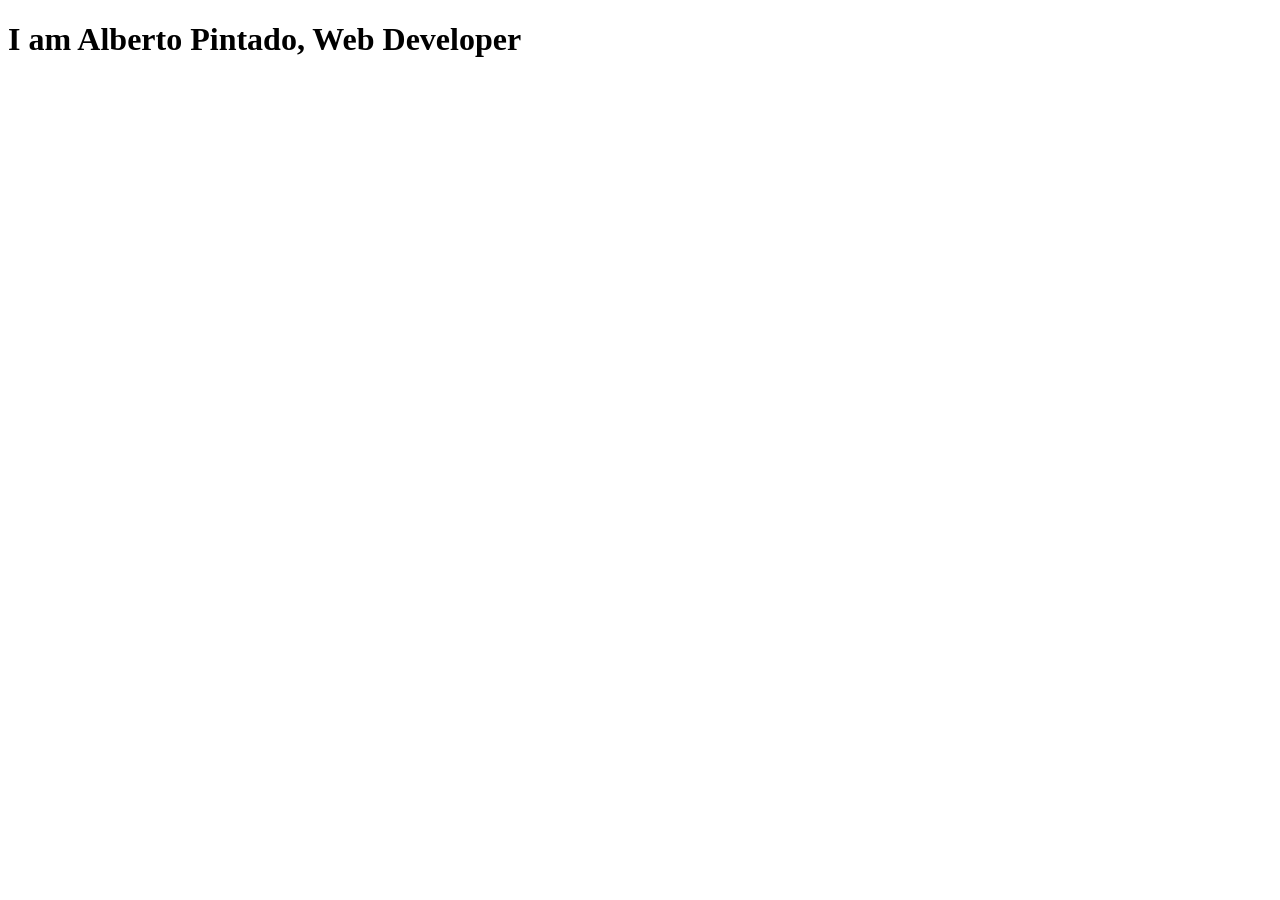
==== index.html @ 005331ed "Add H1 with page title" ====
<!DOCTYPE html>
<html lang="en">
  <head>
    <meta charset="UTF-8" />
    <meta http-equiv="X-UA-Compatible" content="IE=edge" />
    <meta name="viewport" content="width=device-width, initial-scale=1.0" />
    <title>Alberto Pintado - Webdev</title>
  </head>
  <body>
    <h1>I am Alberto Pintado, Web Developer</h1>
  </body>
</html>
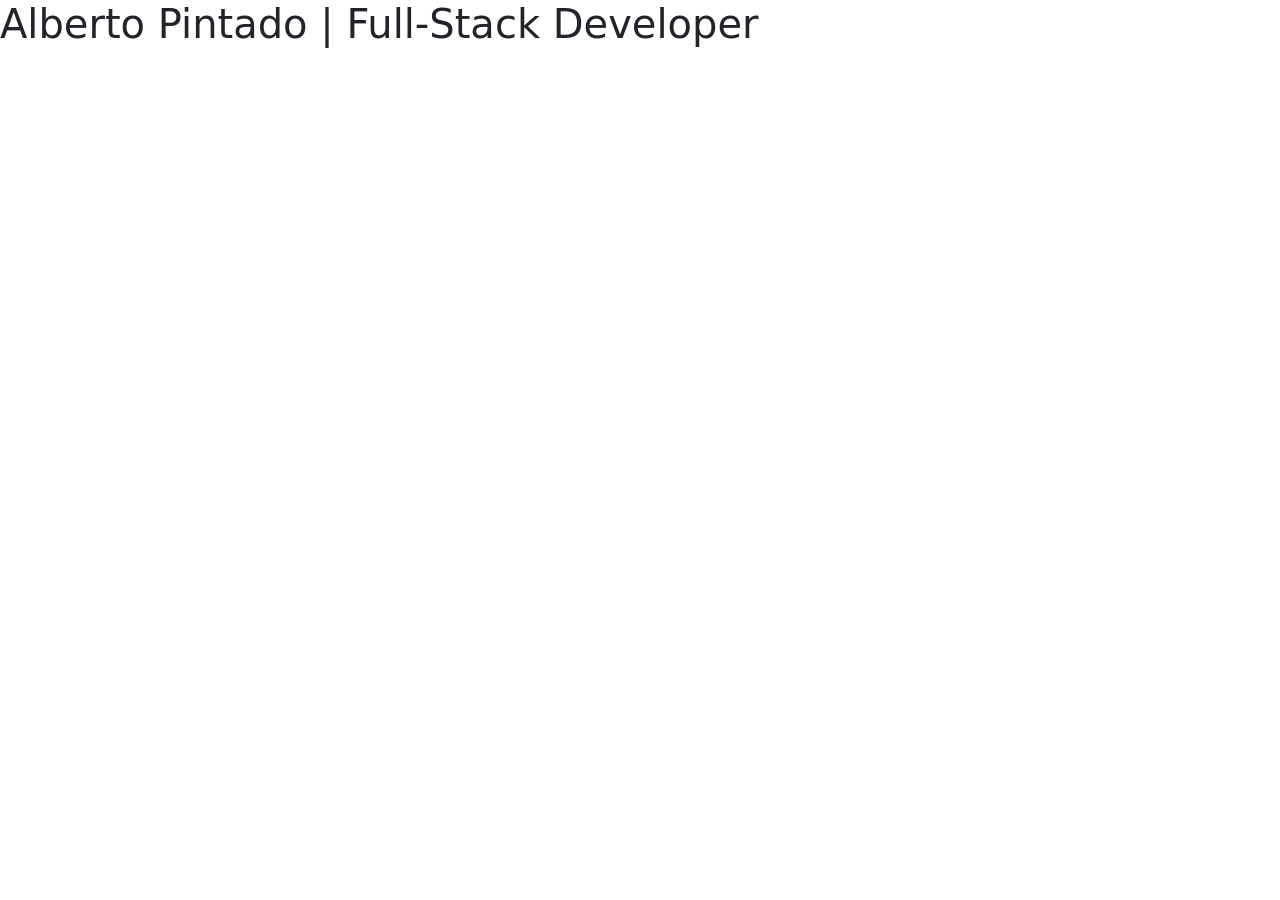
==== commit 4ff24a34: "Add Bootstrap" ====
--- a/index.html
+++ b/index.html
@@ -5,8 +5,21 @@
     <meta http-equiv="X-UA-Compatible" content="IE=edge" />
     <meta name="viewport" content="width=device-width, initial-scale=1.0" />
     <title>Alberto Pintado - Webdev</title>
+    <!-- CSS Bootstrap CDN -->
+    <link
+      href="https://cdn.jsdelivr.net/npm/bootstrap@5.1.3/dist/css/bootstrap.min.css"
+      rel="stylesheet"
+      integrity="sha384-1BmE4kWBq78iYhFldvKuhfTAU6auU8tT94WrHftjDbrCEXSU1oBoqyl2QvZ6jIW3"
+      crossorigin="anonymous"
+    />
   </head>
   <body>
-    <h1>I am Alberto Pintado, Web Developer</h1>
+    <h1>Alberto Pintado | Full-Stack Developer</h1>
   </body>
+  <!-- JS Bootstrap CDN -->
+  <script
+    src="https://cdn.jsdelivr.net/npm/bootstrap@5.1.3/dist/js/bootstrap.bundle.min.js"
+    integrity="sha384-ka7Sk0Gln4gmtz2MlQnikT1wXgYsOg+OMhuP+IlRH9sENBO0LRn5q+8nbTov4+1p"
+    crossorigin="anonymous"
+  ></script>
 </html>
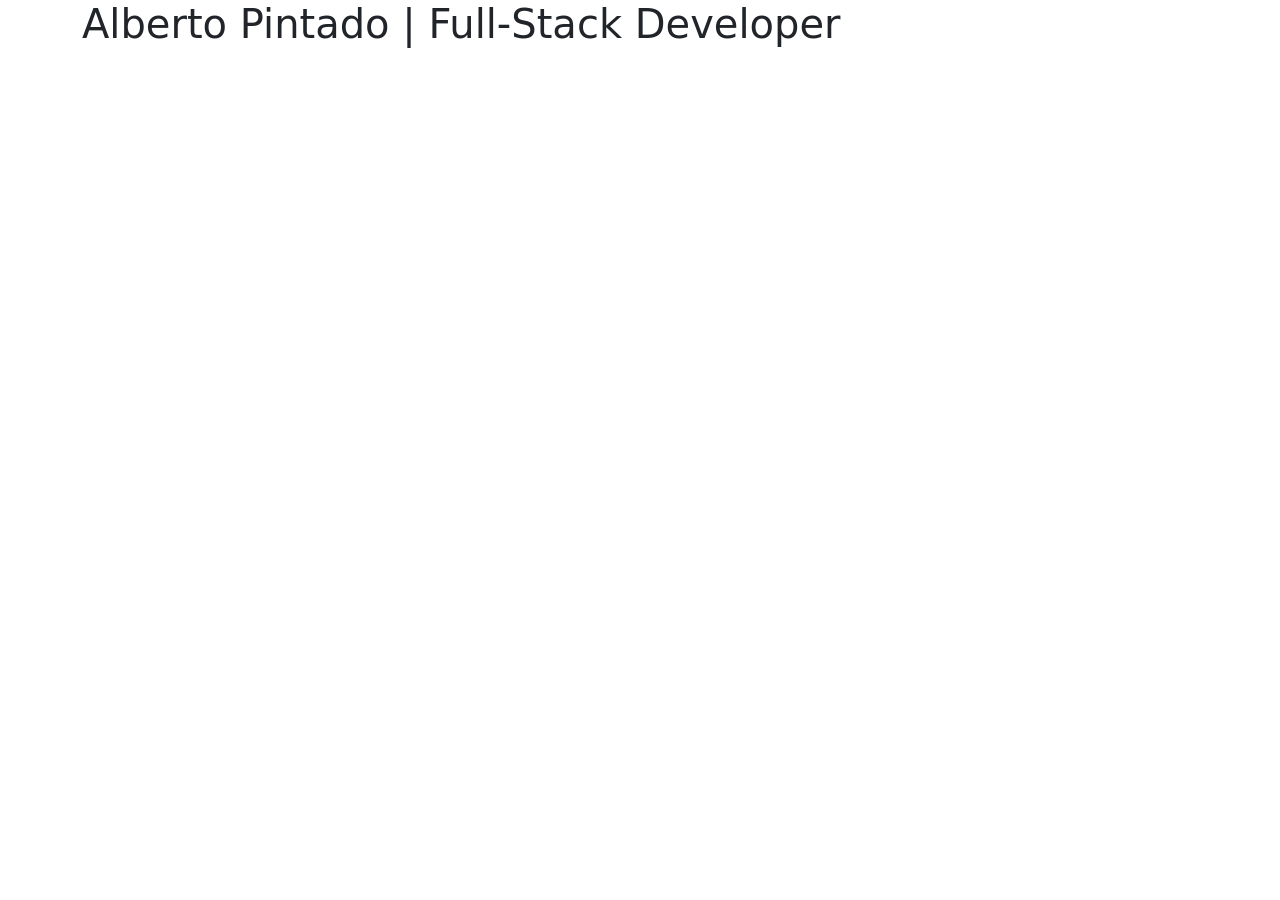
==== commit d2e7ba70: "Wrap content in container" ====
--- a/index.html
+++ b/index.html
@@ -14,7 +14,9 @@
     />
   </head>
   <body>
-    <h1>Alberto Pintado | Full-Stack Developer</h1>
+    <div class="container">
+      <h1>Alberto Pintado | Full-Stack Developer</h1>
+    </div>
   </body>
   <!-- JS Bootstrap CDN -->
   <script
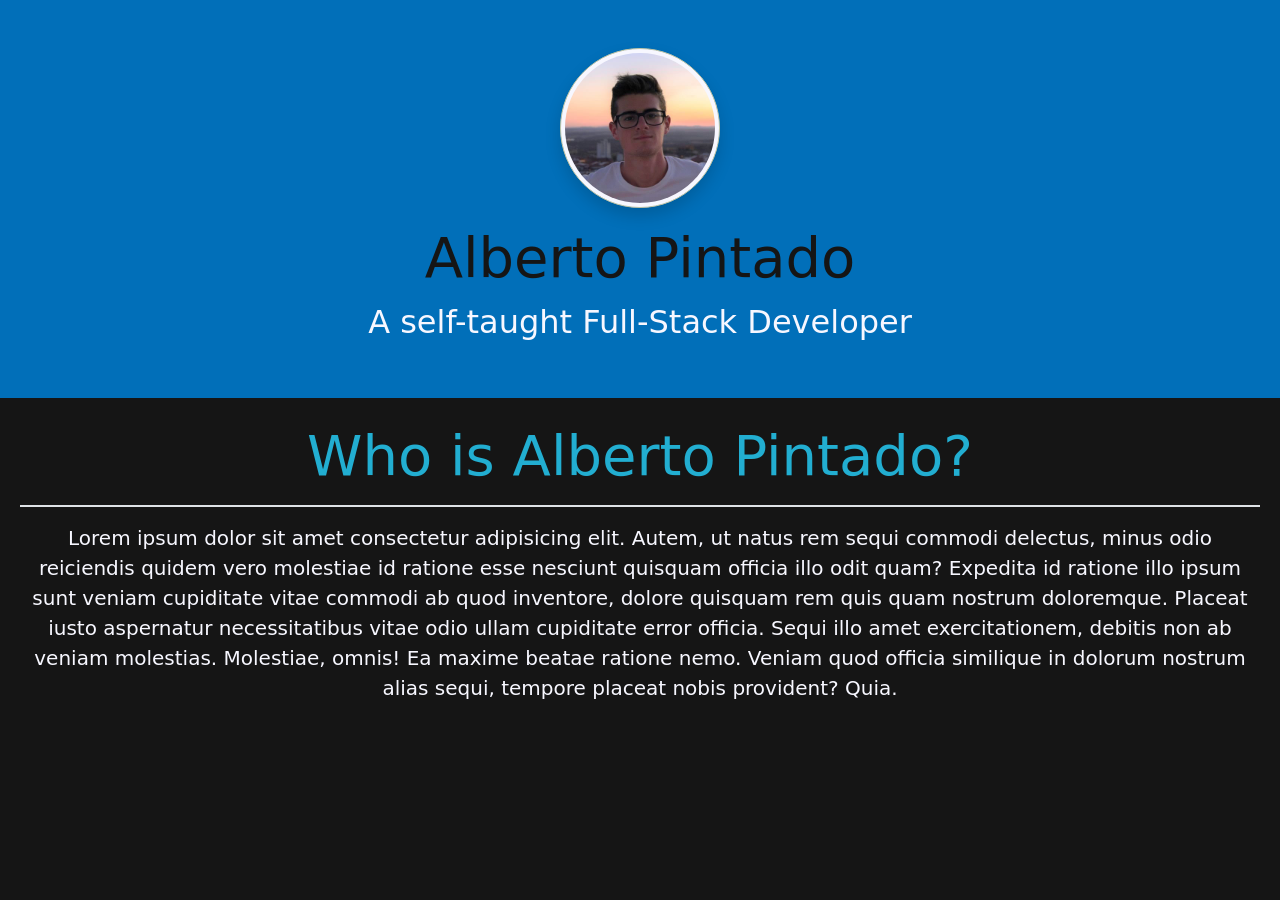
==== commit 9bb62002: "Set main heading and lorem first text" ====
--- a/index.html
+++ b/index.html
@@ -4,7 +4,7 @@
     <meta charset="UTF-8" />
     <meta http-equiv="X-UA-Compatible" content="IE=edge" />
     <meta name="viewport" content="width=device-width, initial-scale=1.0" />
-    <title>Alberto Pintado - Webdev</title>
+    <title>Alberto Pintado | Full-Stack Developer</title>
     <!-- CSS Bootstrap CDN -->
     <link
       href="https://cdn.jsdelivr.net/npm/bootstrap@5.1.3/dist/css/bootstrap.min.css"
@@ -12,11 +12,43 @@
       integrity="sha384-1BmE4kWBq78iYhFldvKuhfTAU6auU8tT94WrHftjDbrCEXSU1oBoqyl2QvZ6jIW3"
       crossorigin="anonymous"
     />
+    <!-- Custom CSS -->
+    <link rel="stylesheet" href="app.css" />
   </head>
   <body>
-    <div class="container">
-      <h1>Alberto Pintado | Full-Stack Developer</h1>
-    </div>
+    <main class="container-fluid">
+      <section id="presentation" class="row text-center align-items-center">
+        <article class="col-12 py-5">
+          <img
+            id="main-image"
+            src="images/profile_pic.jpg"
+            alt="Alberto Pintado"
+            class="rounded-circle shadow img-thumbnail mb-3"
+          />
+          <h1 class="display-4">Alberto Pintado</h1>
+          <h2 class="pt-1">A self-taught Full-Stack Developer</h2>
+        </article>
+      </section>
+      <section class="row text-center align-items-center px-2">
+        <article class="col-12 pt-4">
+          <h2 class="display-4 mb-3 border-bottom border-2 pb-3">
+            Who is Alberto Pintado?
+          </h2>
+          <p class="lead">
+            Lorem ipsum dolor sit amet consectetur adipisicing elit. Autem, ut
+            natus rem sequi commodi delectus, minus odio reiciendis quidem vero
+            molestiae id ratione esse nesciunt quisquam officia illo odit quam?
+            Expedita id ratione illo ipsum sunt veniam cupiditate vitae commodi
+            ab quod inventore, dolore quisquam rem quis quam nostrum doloremque.
+            Placeat iusto aspernatur necessitatibus vitae odio ullam cupiditate
+            error officia. Sequi illo amet exercitationem, debitis non ab veniam
+            molestias. Molestiae, omnis! Ea maxime beatae ratione nemo. Veniam
+            quod officia similique in dolorum nostrum alias sequi, tempore
+            placeat nobis provident? Quia.
+          </p>
+        </article>
+      </section>
+    </main>
   </body>
   <!-- JS Bootstrap CDN -->
   <script
--- a/app.css
+++ b/app.css
@@ -0,0 +1,39 @@
+html {
+  margin: 0;
+  box-sizing: border-box;
+}
+
+body {
+  height: 100vh;
+  background-color: #151515;
+}
+
+main > section article #main-image {
+  width: 10rem;
+  border-color: #bdc4a7;
+}
+
+main section:nth-of-type(1) {
+  background-color: #016fb9;
+}
+
+main section:nth-of-type(2) article > h2 {
+  color: #22aed1;
+}
+
+main > section article .img-thumbnail {
+  background-color: #f7f7ff;
+}
+
+main section:nth-of-type(1) h1 {
+  color: #151515;
+  border-bottom-color: #f7f7ff;
+}
+
+main section:nth-of-type(1) h1 + h2 {
+  color: #f7f7ff;
+}
+
+main section:nth-of-type(2) p {
+  color: #f7f7ff;
+}
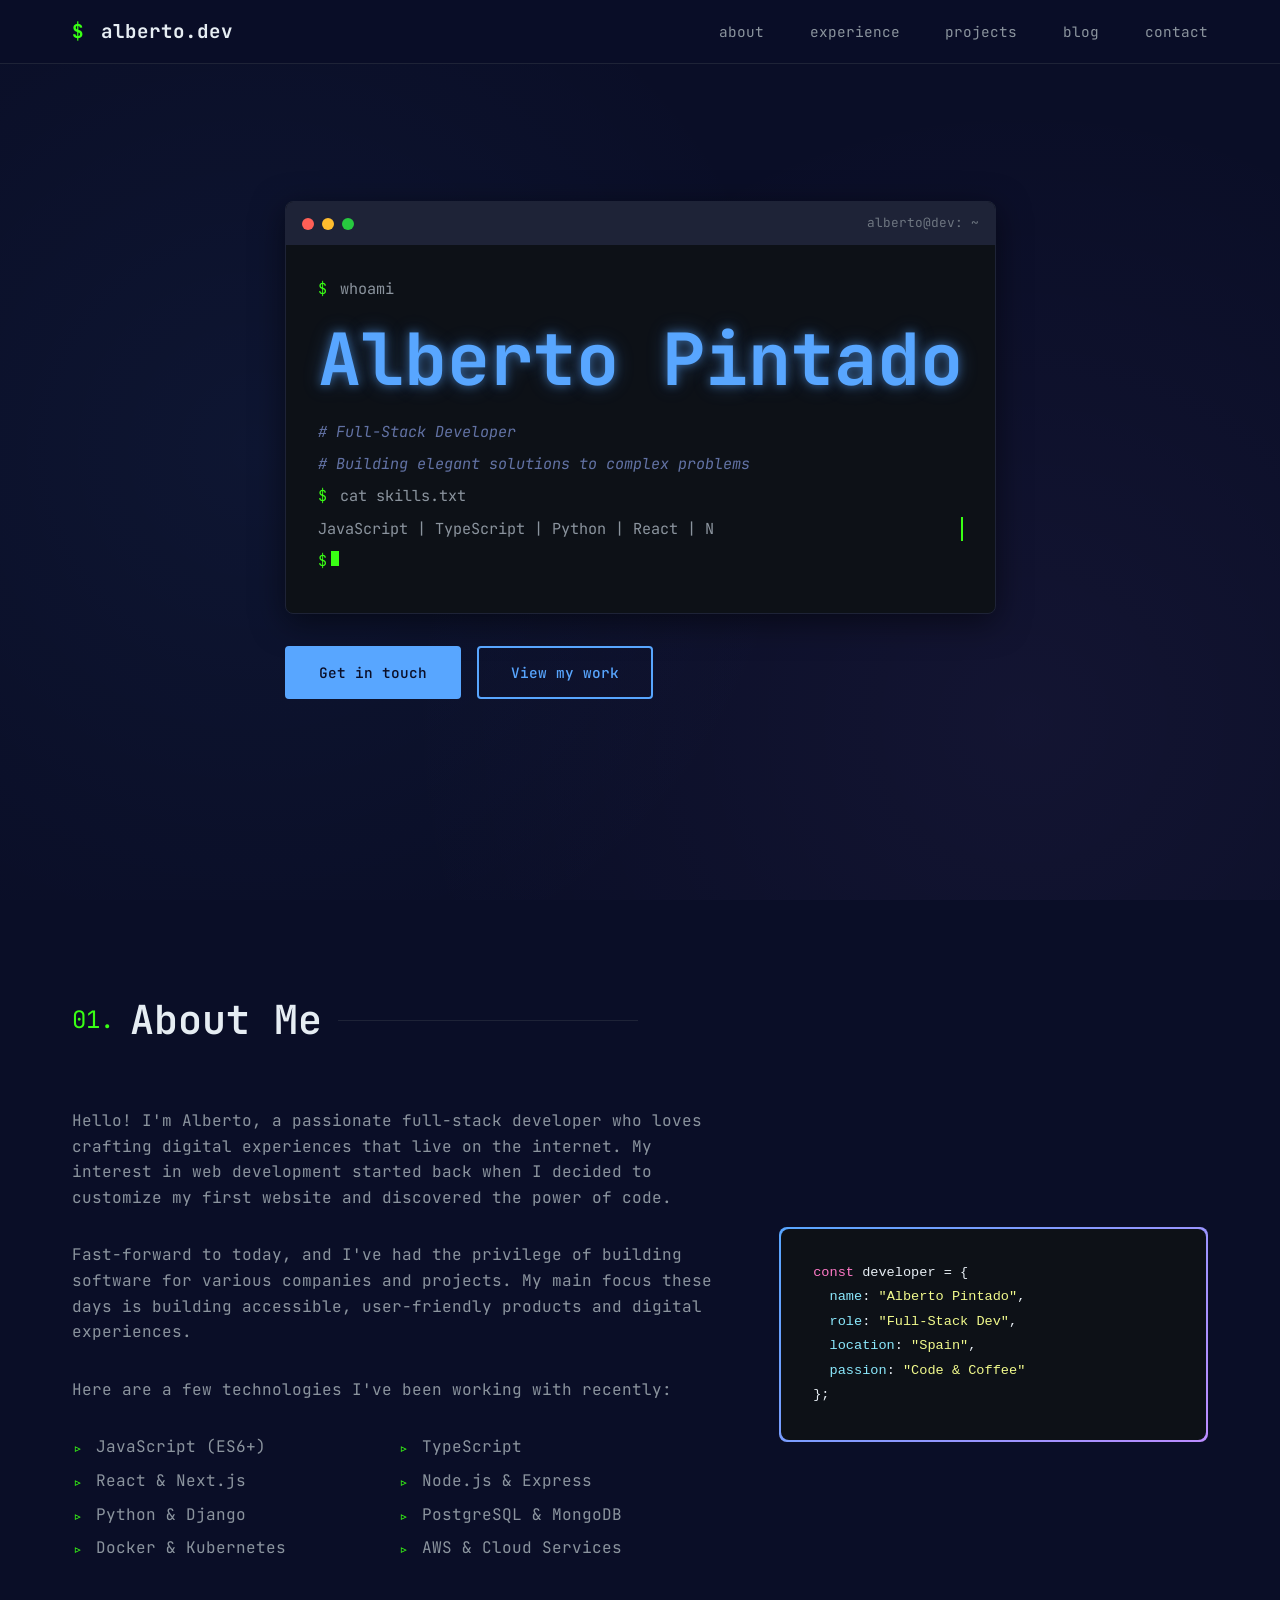
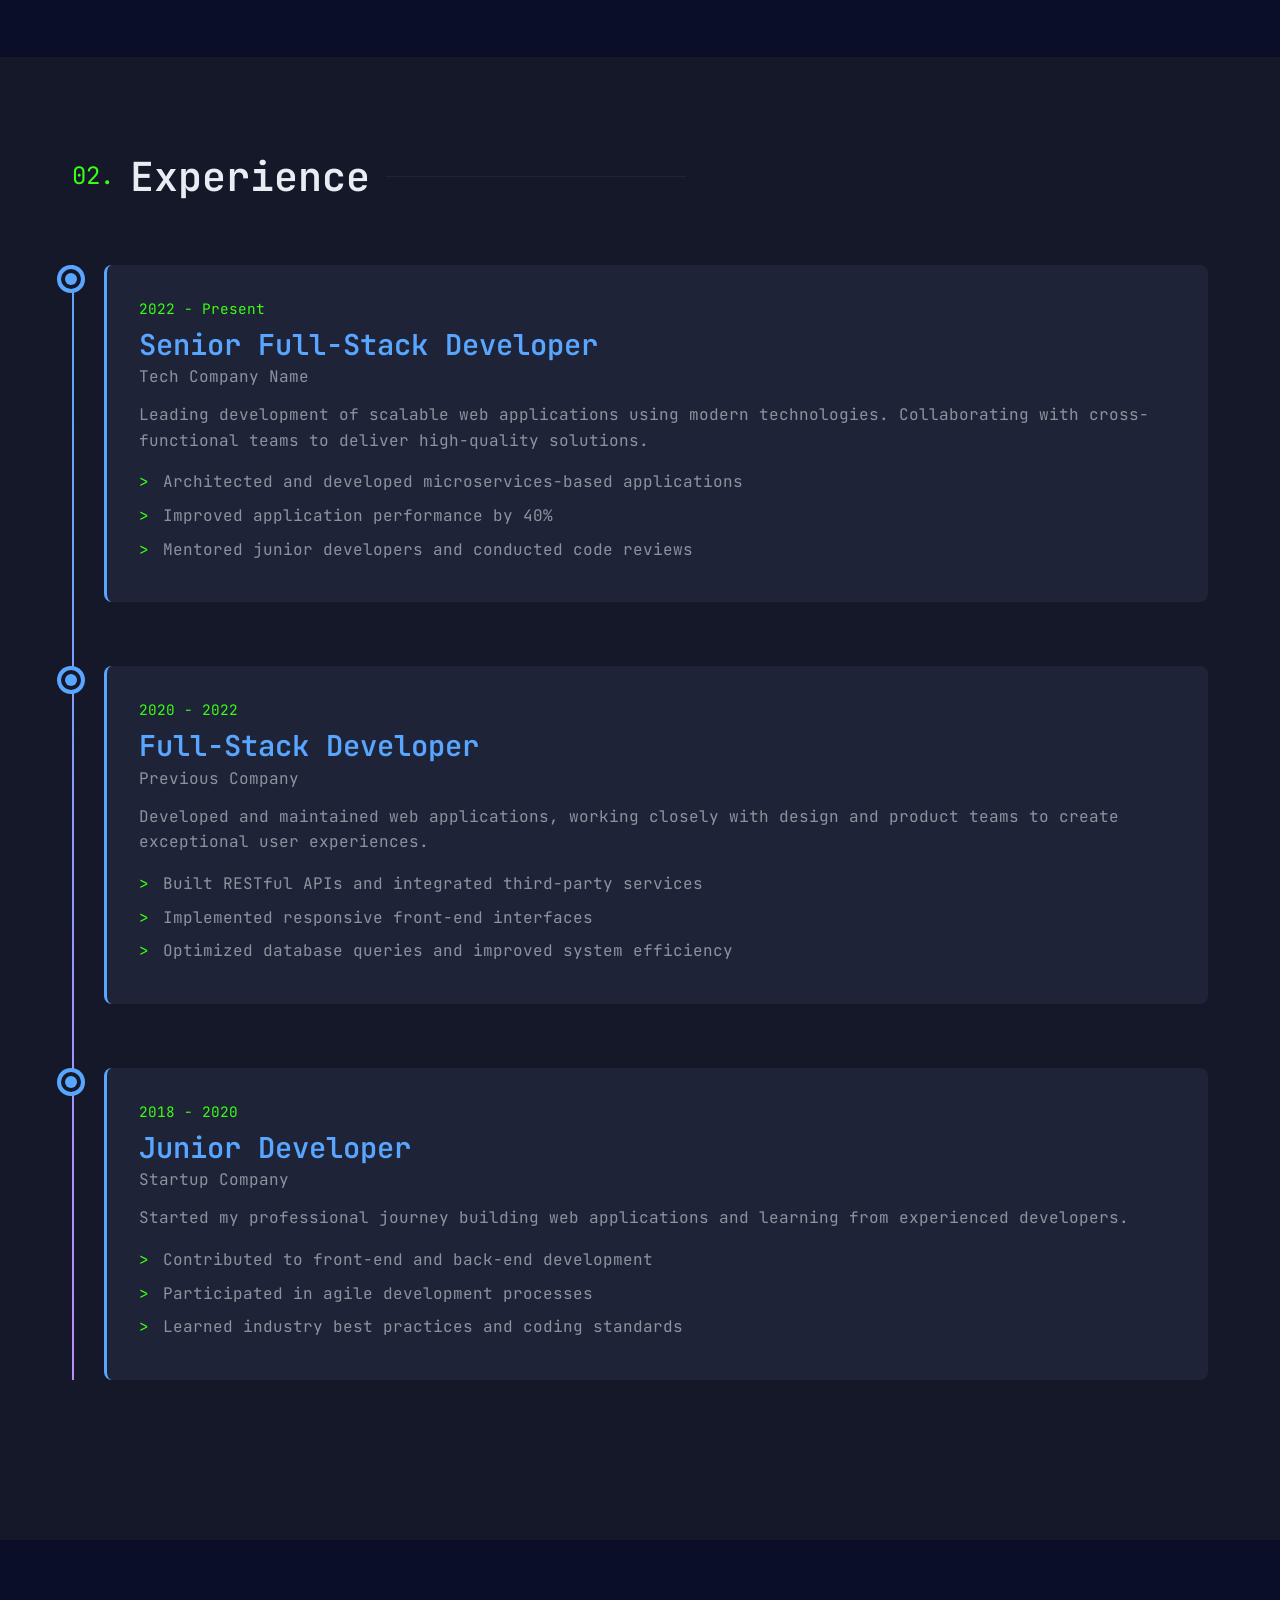
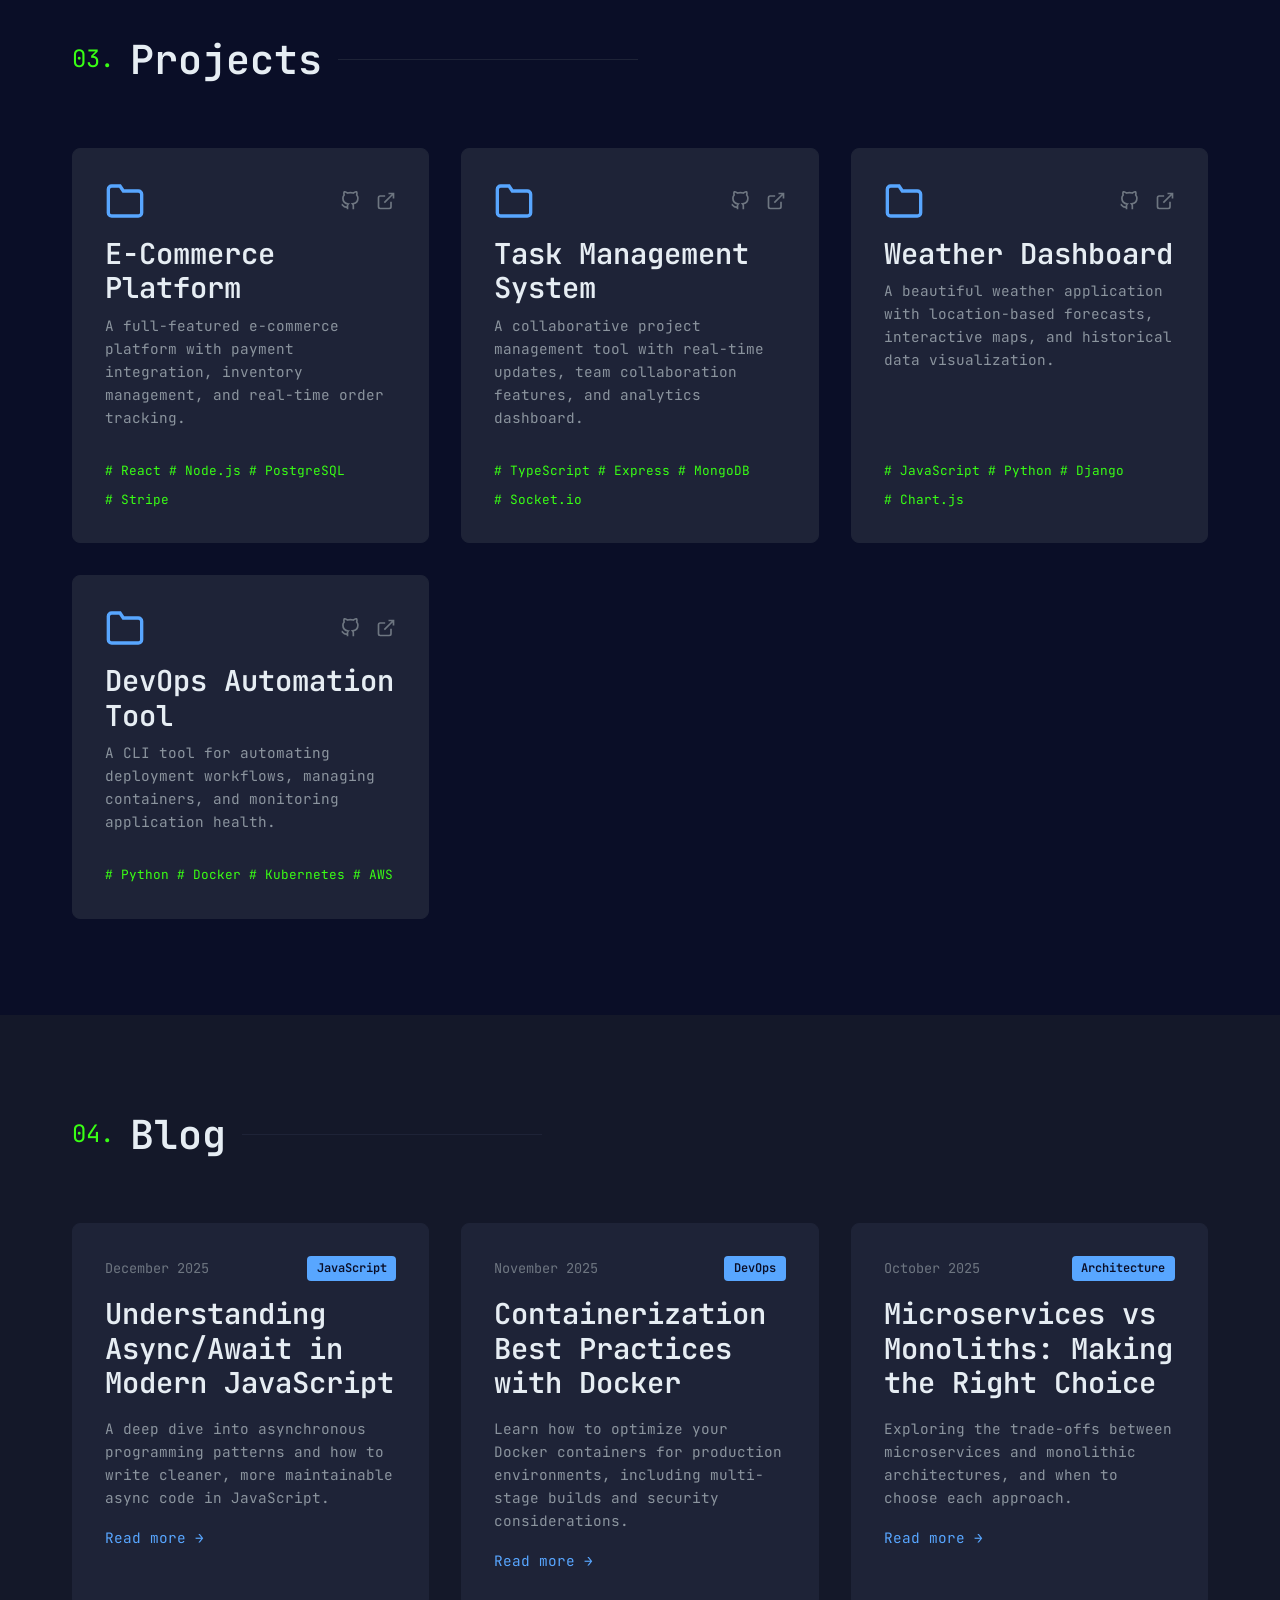
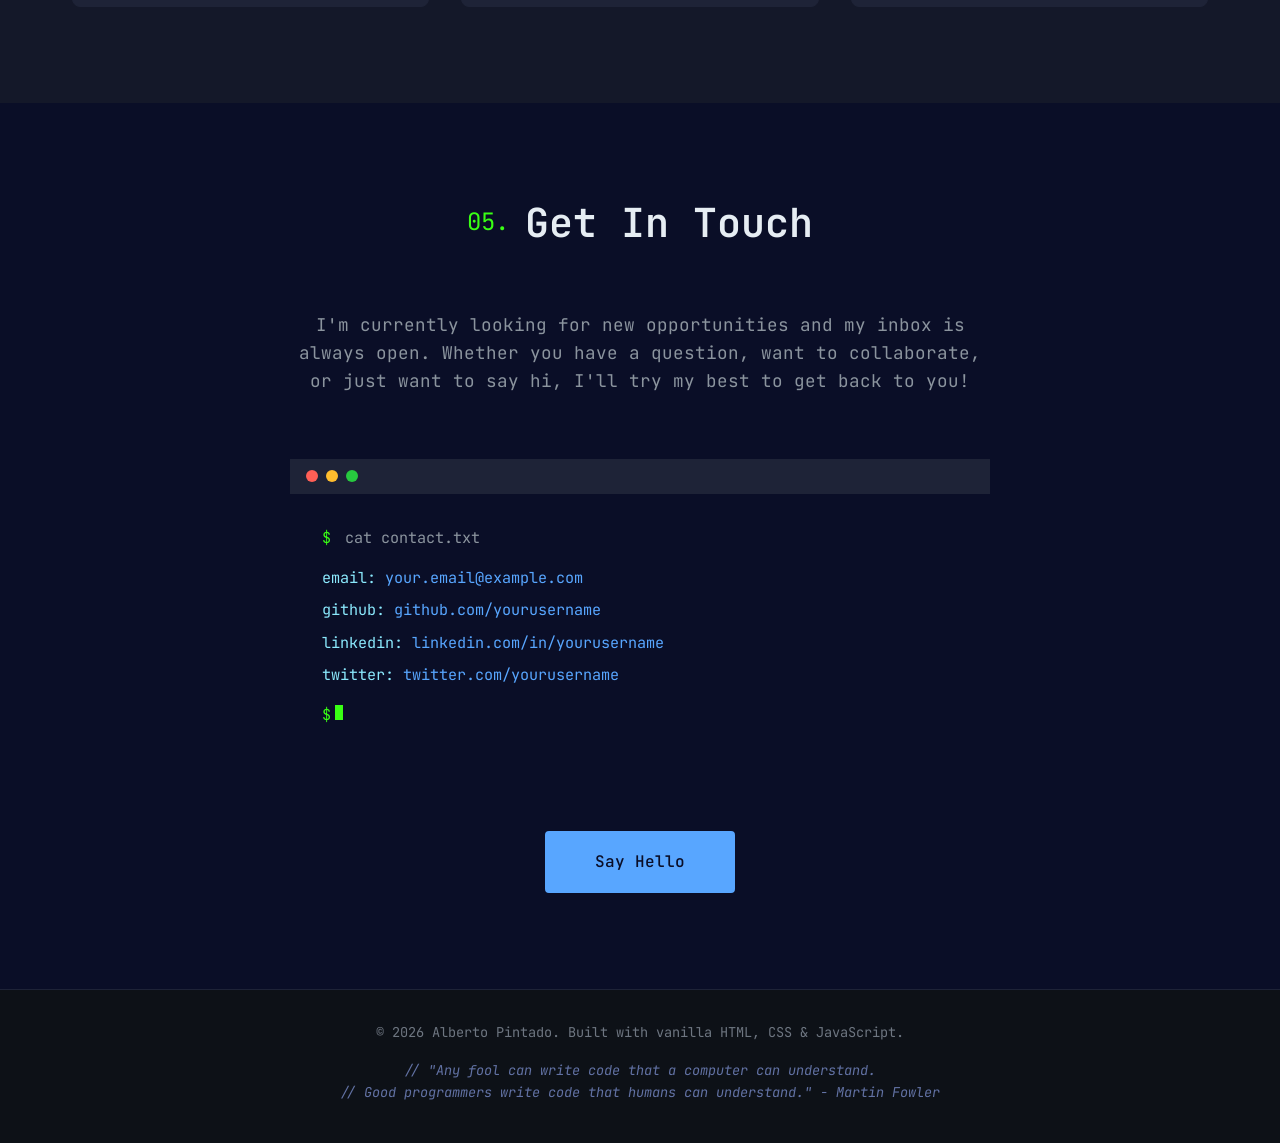
==== commit e29e69dc: "Complete portfolio website redesign with geeky developer theme - Removed old Bootstrap-based HTML an" ====
--- a/index.html
+++ b/index.html
@@ -1,59 +1,385 @@
 <!DOCTYPE html>
 <html lang="en">
-  <head>
-    <meta charset="UTF-8" />
-    <meta http-equiv="X-UA-Compatible" content="IE=edge" />
-    <meta name="viewport" content="width=device-width, initial-scale=1.0" />
+<head>
+    <meta charset="UTF-8">
+    <meta name="viewport" content="width=device-width, initial-scale=1.0">
+    <meta name="description" content="Alberto Pintado - Full-Stack Developer Portfolio">
+    <meta name="author" content="Alberto Pintado">
     <title>Alberto Pintado | Full-Stack Developer</title>
-    <!-- CSS Bootstrap CDN -->
-    <link
-      href="https://cdn.jsdelivr.net/npm/bootstrap@5.1.3/dist/css/bootstrap.min.css"
-      rel="stylesheet"
-      integrity="sha384-1BmE4kWBq78iYhFldvKuhfTAU6auU8tT94WrHftjDbrCEXSU1oBoqyl2QvZ6jIW3"
-      crossorigin="anonymous"
-    />
-    <!-- Custom CSS -->
-    <link rel="stylesheet" href="app.css" />
-  </head>
-  <body>
-    <main class="container-fluid">
-      <section id="presentation" class="row text-center align-items-center">
-        <article class="col-12 py-5">
-          <img
-            id="main-image"
-            src="images/profile_pic.jpg"
-            alt="Alberto Pintado"
-            class="rounded-circle shadow img-thumbnail mb-3"
-          />
-          <h1 class="display-4">Alberto Pintado</h1>
-          <h2 class="pt-1">A self-taught Full-Stack Developer</h2>
-        </article>
-      </section>
-      <section class="row text-center align-items-center px-2">
-        <article class="col-12 pt-4">
-          <h2 class="display-4 mb-3 border-bottom border-2 pb-3">
-            Who is Alberto Pintado?
-          </h2>
-          <p class="lead">
-            Lorem ipsum dolor sit amet consectetur adipisicing elit. Autem, ut
-            natus rem sequi commodi delectus, minus odio reiciendis quidem vero
-            molestiae id ratione esse nesciunt quisquam officia illo odit quam?
-            Expedita id ratione illo ipsum sunt veniam cupiditate vitae commodi
-            ab quod inventore, dolore quisquam rem quis quam nostrum doloremque.
-            Placeat iusto aspernatur necessitatibus vitae odio ullam cupiditate
-            error officia. Sequi illo amet exercitationem, debitis non ab veniam
-            molestias. Molestiae, omnis! Ea maxime beatae ratione nemo. Veniam
-            quod officia similique in dolorum nostrum alias sequi, tempore
-            placeat nobis provident? Quia.
-          </p>
-        </article>
-      </section>
-    </main>
-  </body>
-  <!-- JS Bootstrap CDN -->
-  <script
-    src="https://cdn.jsdelivr.net/npm/bootstrap@5.1.3/dist/js/bootstrap.bundle.min.js"
-    integrity="sha384-ka7Sk0Gln4gmtz2MlQnikT1wXgYsOg+OMhuP+IlRH9sENBO0LRn5q+8nbTov4+1p"
-    crossorigin="anonymous"
-  ></script>
+
+    <!-- Nerd Font - JetBrains Mono -->
+    <link rel="preconnect" href="https://fonts.googleapis.com">
+    <link rel="preconnect" href="https://fonts.gstatic.com" crossorigin>
+    <link href="https://fonts.googleapis.com/css2?family=JetBrains+Mono:wght@300;400;500;600;700&display=swap" rel="stylesheet">
+
+    <link rel="stylesheet" href="styles.css">
+</head>
+<body>
+    <!-- Navigation -->
+    <nav class="navbar">
+        <div class="container">
+            <div class="nav-brand">
+                <span class="terminal-prompt">$</span> alberto.dev
+            </div>
+            <ul class="nav-menu">
+                <li><a href="#about" class="nav-link">about</a></li>
+                <li><a href="#experience" class="nav-link">experience</a></li>
+                <li><a href="#projects" class="nav-link">projects</a></li>
+                <li><a href="#blog" class="nav-link">blog</a></li>
+                <li><a href="#contact" class="nav-link">contact</a></li>
+            </ul>
+            <button class="mobile-menu-toggle" aria-label="Toggle menu">
+                <span></span>
+                <span></span>
+                <span></span>
+            </button>
+        </div>
+    </nav>
+
+    <!-- Hero Section -->
+    <section class="hero" id="home">
+        <div class="container">
+            <div class="hero-content">
+                <div class="terminal-window">
+                    <div class="terminal-header">
+                        <span class="terminal-button red"></span>
+                        <span class="terminal-button yellow"></span>
+                        <span class="terminal-button green"></span>
+                        <span class="terminal-title">alberto@dev: ~</span>
+                    </div>
+                    <div class="terminal-body">
+                        <p><span class="terminal-prompt">$</span> whoami</p>
+                        <h1 class="glitch" data-text="Alberto Pintado">Alberto Pintado</h1>
+                        <p class="terminal-output"><span class="comment"># Full-Stack Developer</span></p>
+                        <p class="terminal-output"><span class="comment"># Building elegant solutions to complex problems</span></p>
+                        <p><span class="terminal-prompt">$</span> cat skills.txt</p>
+                        <p class="terminal-output typing-animation">JavaScript | TypeScript | Python | React | Node.js | Docker | AWS</p>
+                        <p><span class="terminal-prompt blinking-cursor">$</span></p>
+                    </div>
+                </div>
+                <div class="hero-actions">
+                    <a href="#contact" class="btn btn-primary">Get in touch</a>
+                    <a href="#projects" class="btn btn-secondary">View my work</a>
+                </div>
+            </div>
+        </div>
+    </section>
+
+    <!-- About Section -->
+    <section class="section" id="about">
+        <div class="container">
+            <h2 class="section-title">
+                <span class="section-number">01.</span> About Me
+                <span class="section-line"></span>
+            </h2>
+            <div class="about-content">
+                <div class="about-text">
+                    <p>Hello! I'm Alberto, a passionate full-stack developer who loves crafting digital experiences that live on the internet. My interest in web development started back when I decided to customize my first website and discovered the power of code.</p>
+
+                    <p>Fast-forward to today, and I've had the privilege of building software for various companies and projects. My main focus these days is building accessible, user-friendly products and digital experiences.</p>
+
+                    <p>Here are a few technologies I've been working with recently:</p>
+
+                    <ul class="skills-list">
+                        <li>JavaScript (ES6+)</li>
+                        <li>TypeScript</li>
+                        <li>React & Next.js</li>
+                        <li>Node.js & Express</li>
+                        <li>Python & Django</li>
+                        <li>PostgreSQL & MongoDB</li>
+                        <li>Docker & Kubernetes</li>
+                        <li>AWS & Cloud Services</li>
+                    </ul>
+                </div>
+                <div class="about-image">
+                    <div class="image-wrapper">
+                        <div class="code-overlay">
+                            <pre><code><span class="keyword">const</span> developer = {
+  <span class="property">name</span>: <span class="string">"Alberto Pintado"</span>,
+  <span class="property">role</span>: <span class="string">"Full-Stack Dev"</span>,
+  <span class="property">location</span>: <span class="string">"Spain"</span>,
+  <span class="property">passion</span>: <span class="string">"Code & Coffee"</span>
+};</code></pre>
+                        </div>
+                    </div>
+                </div>
+            </div>
+        </div>
+    </section>
+
+    <!-- Experience Section -->
+    <section class="section section-alt" id="experience">
+        <div class="container">
+            <h2 class="section-title">
+                <span class="section-number">02.</span> Experience
+                <span class="section-line"></span>
+            </h2>
+            <div class="experience-content">
+                <div class="timeline">
+                    <div class="timeline-item">
+                        <div class="timeline-marker"></div>
+                        <div class="timeline-content">
+                            <div class="timeline-date">2022 - Present</div>
+                            <h3>Senior Full-Stack Developer</h3>
+                            <h4>Tech Company Name</h4>
+                            <p>Leading development of scalable web applications using modern technologies. Collaborating with cross-functional teams to deliver high-quality solutions.</p>
+                            <ul class="experience-highlights">
+                                <li>Architected and developed microservices-based applications</li>
+                                <li>Improved application performance by 40%</li>
+                                <li>Mentored junior developers and conducted code reviews</li>
+                            </ul>
+                        </div>
+                    </div>
+
+                    <div class="timeline-item">
+                        <div class="timeline-marker"></div>
+                        <div class="timeline-content">
+                            <div class="timeline-date">2020 - 2022</div>
+                            <h3>Full-Stack Developer</h3>
+                            <h4>Previous Company</h4>
+                            <p>Developed and maintained web applications, working closely with design and product teams to create exceptional user experiences.</p>
+                            <ul class="experience-highlights">
+                                <li>Built RESTful APIs and integrated third-party services</li>
+                                <li>Implemented responsive front-end interfaces</li>
+                                <li>Optimized database queries and improved system efficiency</li>
+                            </ul>
+                        </div>
+                    </div>
+
+                    <div class="timeline-item">
+                        <div class="timeline-marker"></div>
+                        <div class="timeline-content">
+                            <div class="timeline-date">2018 - 2020</div>
+                            <h3>Junior Developer</h3>
+                            <h4>Startup Company</h4>
+                            <p>Started my professional journey building web applications and learning from experienced developers.</p>
+                            <ul class="experience-highlights">
+                                <li>Contributed to front-end and back-end development</li>
+                                <li>Participated in agile development processes</li>
+                                <li>Learned industry best practices and coding standards</li>
+                            </ul>
+                        </div>
+                    </div>
+                </div>
+            </div>
+        </div>
+    </section>
+
+    <!-- Projects Section -->
+    <section class="section" id="projects">
+        <div class="container">
+            <h2 class="section-title">
+                <span class="section-number">03.</span> Projects
+                <span class="section-line"></span>
+            </h2>
+            <div class="projects-grid">
+                <article class="project-card">
+                    <div class="project-header">
+                        <div class="folder-icon">
+                            <svg viewBox="0 0 24 24" fill="none" stroke="currentColor" stroke-width="2">
+                                <path d="M22 19a2 2 0 0 1-2 2H4a2 2 0 0 1-2-2V5a2 2 0 0 1 2-2h5l2 3h9a2 2 0 0 1 2 2z"></path>
+                            </svg>
+                        </div>
+                        <div class="project-links">
+                            <a href="#" aria-label="GitHub" class="project-link">
+                                <svg viewBox="0 0 24 24" fill="none" stroke="currentColor" stroke-width="2">
+                                    <path d="M9 19c-5 1.5-5-2.5-7-3m14 6v-3.87a3.37 3.37 0 0 0-.94-2.61c3.14-.35 6.44-1.54 6.44-7A5.44 5.44 0 0 0 20 4.77 5.07 5.07 0 0 0 19.91 1S18.73.65 16 2.48a13.38 13.38 0 0 0-7 0C6.27.65 5.09 1 5.09 1A5.07 5.07 0 0 0 5 4.77a5.44 5.44 0 0 0-1.5 3.78c0 5.42 3.3 6.61 6.44 7A3.37 3.37 0 0 0 9 18.13V22"></path>
+                                </svg>
+                            </a>
+                            <a href="#" aria-label="External link" class="project-link">
+                                <svg viewBox="0 0 24 24" fill="none" stroke="currentColor" stroke-width="2">
+                                    <path d="M18 13v6a2 2 0 0 1-2 2H5a2 2 0 0 1-2-2V8a2 2 0 0 1 2-2h6M15 3h6v6M10 14L21 3"></path>
+                                </svg>
+                            </a>
+                        </div>
+                    </div>
+                    <h3 class="project-title">E-Commerce Platform</h3>
+                    <p class="project-description">A full-featured e-commerce platform with payment integration, inventory management, and real-time order tracking.</p>
+                    <ul class="project-tech">
+                        <li>React</li>
+                        <li>Node.js</li>
+                        <li>PostgreSQL</li>
+                        <li>Stripe</li>
+                    </ul>
+                </article>
+
+                <article class="project-card">
+                    <div class="project-header">
+                        <div class="folder-icon">
+                            <svg viewBox="0 0 24 24" fill="none" stroke="currentColor" stroke-width="2">
+                                <path d="M22 19a2 2 0 0 1-2 2H4a2 2 0 0 1-2-2V5a2 2 0 0 1 2-2h5l2 3h9a2 2 0 0 1 2 2z"></path>
+                            </svg>
+                        </div>
+                        <div class="project-links">
+                            <a href="#" aria-label="GitHub" class="project-link">
+                                <svg viewBox="0 0 24 24" fill="none" stroke="currentColor" stroke-width="2">
+                                    <path d="M9 19c-5 1.5-5-2.5-7-3m14 6v-3.87a3.37 3.37 0 0 0-.94-2.61c3.14-.35 6.44-1.54 6.44-7A5.44 5.44 0 0 0 20 4.77 5.07 5.07 0 0 0 19.91 1S18.73.65 16 2.48a13.38 13.38 0 0 0-7 0C6.27.65 5.09 1 5.09 1A5.07 5.07 0 0 0 5 4.77a5.44 5.44 0 0 0-1.5 3.78c0 5.42 3.3 6.61 6.44 7A3.37 3.37 0 0 0 9 18.13V22"></path>
+                                </svg>
+                            </a>
+                            <a href="#" aria-label="External link" class="project-link">
+                                <svg viewBox="0 0 24 24" fill="none" stroke="currentColor" stroke-width="2">
+                                    <path d="M18 13v6a2 2 0 0 1-2 2H5a2 2 0 0 1-2-2V8a2 2 0 0 1 2-2h6M15 3h6v6M10 14L21 3"></path>
+                                </svg>
+                            </a>
+                        </div>
+                    </div>
+                    <h3 class="project-title">Task Management System</h3>
+                    <p class="project-description">A collaborative project management tool with real-time updates, team collaboration features, and analytics dashboard.</p>
+                    <ul class="project-tech">
+                        <li>TypeScript</li>
+                        <li>Express</li>
+                        <li>MongoDB</li>
+                        <li>Socket.io</li>
+                    </ul>
+                </article>
+
+                <article class="project-card">
+                    <div class="project-header">
+                        <div class="folder-icon">
+                            <svg viewBox="0 0 24 24" fill="none" stroke="currentColor" stroke-width="2">
+                                <path d="M22 19a2 2 0 0 1-2 2H4a2 2 0 0 1-2-2V5a2 2 0 0 1 2-2h5l2 3h9a2 2 0 0 1 2 2z"></path>
+                            </svg>
+                        </div>
+                        <div class="project-links">
+                            <a href="#" aria-label="GitHub" class="project-link">
+                                <svg viewBox="0 0 24 24" fill="none" stroke="currentColor" stroke-width="2">
+                                    <path d="M9 19c-5 1.5-5-2.5-7-3m14 6v-3.87a3.37 3.37 0 0 0-.94-2.61c3.14-.35 6.44-1.54 6.44-7A5.44 5.44 0 0 0 20 4.77 5.07 5.07 0 0 0 19.91 1S18.73.65 16 2.48a13.38 13.38 0 0 0-7 0C6.27.65 5.09 1 5.09 1A5.07 5.07 0 0 0 5 4.77a5.44 5.44 0 0 0-1.5 3.78c0 5.42 3.3 6.61 6.44 7A3.37 3.37 0 0 0 9 18.13V22"></path>
+                                </svg>
+                            </a>
+                            <a href="#" aria-label="External link" class="project-link">
+                                <svg viewBox="0 0 24 24" fill="none" stroke="currentColor" stroke-width="2">
+                                    <path d="M18 13v6a2 2 0 0 1-2 2H5a2 2 0 0 1-2-2V8a2 2 0 0 1 2-2h6M15 3h6v6M10 14L21 3"></path>
+                                </svg>
+                            </a>
+                        </div>
+                    </div>
+                    <h3 class="project-title">Weather Dashboard</h3>
+                    <p class="project-description">A beautiful weather application with location-based forecasts, interactive maps, and historical data visualization.</p>
+                    <ul class="project-tech">
+                        <li>JavaScript</li>
+                        <li>Python</li>
+                        <li>Django</li>
+                        <li>Chart.js</li>
+                    </ul>
+                </article>
+
+                <article class="project-card">
+                    <div class="project-header">
+                        <div class="folder-icon">
+                            <svg viewBox="0 0 24 24" fill="none" stroke="currentColor" stroke-width="2">
+                                <path d="M22 19a2 2 0 0 1-2 2H4a2 2 0 0 1-2-2V5a2 2 0 0 1 2-2h5l2 3h9a2 2 0 0 1 2 2z"></path>
+                            </svg>
+                        </div>
+                        <div class="project-links">
+                            <a href="#" aria-label="GitHub" class="project-link">
+                                <svg viewBox="0 0 24 24" fill="none" stroke="currentColor" stroke-width="2">
+                                    <path d="M9 19c-5 1.5-5-2.5-7-3m14 6v-3.87a3.37 3.37 0 0 0-.94-2.61c3.14-.35 6.44-1.54 6.44-7A5.44 5.44 0 0 0 20 4.77 5.07 5.07 0 0 0 19.91 1S18.73.65 16 2.48a13.38 13.38 0 0 0-7 0C6.27.65 5.09 1 5.09 1A5.07 5.07 0 0 0 5 4.77a5.44 5.44 0 0 0-1.5 3.78c0 5.42 3.3 6.61 6.44 7A3.37 3.37 0 0 0 9 18.13V22"></path>
+                                </svg>
+                            </a>
+                            <a href="#" aria-label="External link" class="project-link">
+                                <svg viewBox="0 0 24 24" fill="none" stroke="currentColor" stroke-width="2">
+                                    <path d="M18 13v6a2 2 0 0 1-2 2H5a2 2 0 0 1-2-2V8a2 2 0 0 1 2-2h6M15 3h6v6M10 14L21 3"></path>
+                                </svg>
+                            </a>
+                        </div>
+                    </div>
+                    <h3 class="project-title">DevOps Automation Tool</h3>
+                    <p class="project-description">A CLI tool for automating deployment workflows, managing containers, and monitoring application health.</p>
+                    <ul class="project-tech">
+                        <li>Python</li>
+                        <li>Docker</li>
+                        <li>Kubernetes</li>
+                        <li>AWS</li>
+                    </ul>
+                </article>
+            </div>
+        </div>
+    </section>
+
+    <!-- Blog Section -->
+    <section class="section section-alt" id="blog">
+        <div class="container">
+            <h2 class="section-title">
+                <span class="section-number">04.</span> Blog
+                <span class="section-line"></span>
+            </h2>
+            <div class="blog-grid">
+                <article class="blog-card">
+                    <div class="blog-meta">
+                        <span class="blog-date">December 2025</span>
+                        <span class="blog-tag">JavaScript</span>
+                    </div>
+                    <h3 class="blog-title">Understanding Async/Await in Modern JavaScript</h3>
+                    <p class="blog-excerpt">A deep dive into asynchronous programming patterns and how to write cleaner, more maintainable async code in JavaScript.</p>
+                    <a href="#" class="blog-link">Read more →</a>
+                </article>
+
+                <article class="blog-card">
+                    <div class="blog-meta">
+                        <span class="blog-date">November 2025</span>
+                        <span class="blog-tag">DevOps</span>
+                    </div>
+                    <h3 class="blog-title">Containerization Best Practices with Docker</h3>
+                    <p class="blog-excerpt">Learn how to optimize your Docker containers for production environments, including multi-stage builds and security considerations.</p>
+                    <a href="#" class="blog-link">Read more →</a>
+                </article>
+
+                <article class="blog-card">
+                    <div class="blog-meta">
+                        <span class="blog-date">October 2025</span>
+                        <span class="blog-tag">Architecture</span>
+                    </div>
+                    <h3 class="blog-title">Microservices vs Monoliths: Making the Right Choice</h3>
+                    <p class="blog-excerpt">Exploring the trade-offs between microservices and monolithic architectures, and when to choose each approach.</p>
+                    <a href="#" class="blog-link">Read more →</a>
+                </article>
+            </div>
+        </div>
+    </section>
+
+    <!-- Contact Section -->
+    <section class="section" id="contact">
+        <div class="container">
+            <div class="contact-content">
+                <h2 class="section-title centered">
+                    <span class="section-number">05.</span> Get In Touch
+                </h2>
+                <p class="contact-description">
+                    I'm currently looking for new opportunities and my inbox is always open. Whether you have a question, want to collaborate, or just want to say hi, I'll try my best to get back to you!
+                </p>
+                <div class="contact-terminal">
+                    <div class="terminal-header">
+                        <span class="terminal-button red"></span>
+                        <span class="terminal-button yellow"></span>
+                        <span class="terminal-button green"></span>
+                    </div>
+                    <div class="terminal-body">
+                        <p><span class="terminal-prompt">$</span> cat contact.txt</p>
+                        <div class="contact-info">
+                            <p><span class="property">email:</span> <a href="mailto:your.email@example.com">your.email@example.com</a></p>
+                            <p><span class="property">github:</span> <a href="https://github.com/yourusername" target="_blank">github.com/yourusername</a></p>
+                            <p><span class="property">linkedin:</span> <a href="https://linkedin.com/in/yourusername" target="_blank">linkedin.com/in/yourusername</a></p>
+                            <p><span class="property">twitter:</span> <a href="https://twitter.com/yourusername" target="_blank">twitter.com/yourusername</a></p>
+                        </div>
+                        <p><span class="terminal-prompt blinking-cursor">$</span></p>
+                    </div>
+                </div>
+                <a href="mailto:your.email@example.com" class="btn btn-primary btn-large">Say Hello</a>
+            </div>
+        </div>
+    </section>
+
+    <!-- Footer -->
+    <footer class="footer">
+        <div class="container">
+            <p>&copy; 2026 Alberto Pintado. Built with vanilla HTML, CSS & JavaScript.</p>
+            <p class="footer-quote">
+                <span class="comment">// "Any fool can write code that a computer can understand.</span><br>
+                <span class="comment">// Good programmers write code that humans can understand." - Martin Fowler</span>
+            </p>
+        </div>
+    </footer>
+
+    <script src="script.js"></script>
+</body>
 </html>
--- a/styles.css
+++ b/styles.css
@@ -0,0 +1,942 @@
+/* ===================================
+   CSS Variables & Reset
+   =================================== */
+:root {
+    /* Color Palette - Dark Theme with Syntax Highlighting Colors */
+    --bg-primary: #0a0e27;
+    --bg-secondary: #141829;
+    --bg-tertiary: #1e2337;
+    --bg-terminal: #0d1117;
+
+    --text-primary: #e6edf3;
+    --text-secondary: #8b949e;
+    --text-muted: #6e7681;
+
+    --accent-primary: #58a6ff;
+    --accent-secondary: #79c0ff;
+    --accent-green: #3fb950;
+    --accent-purple: #bc8cff;
+    --accent-orange: #ff9800;
+    --accent-red: #ff6b6b;
+    --accent-yellow: #ffd60a;
+
+    /* Terminal Colors */
+    --terminal-green: #39ff14;
+    --terminal-red: #ff5555;
+    --terminal-yellow: #f1fa8c;
+
+    /* Syntax Highlighting */
+    --syntax-keyword: #ff79c6;
+    --syntax-string: #f1fa8c;
+    --syntax-property: #8be9fd;
+    --syntax-comment: #6272a4;
+
+    /* Spacing */
+    --spacing-xs: 0.5rem;
+    --spacing-sm: 1rem;
+    --spacing-md: 2rem;
+    --spacing-lg: 4rem;
+    --spacing-xl: 6rem;
+
+    /* Typography */
+    --font-mono: 'JetBrains Mono', 'Fira Code', 'Courier New', monospace;
+
+    /* Transitions */
+    --transition-fast: 0.2s ease;
+    --transition-normal: 0.3s ease;
+
+    /* Border Radius */
+    --radius-sm: 4px;
+    --radius-md: 8px;
+    --radius-lg: 12px;
+
+    /* Box Shadow */
+    --shadow-sm: 0 2px 8px rgba(0, 0, 0, 0.3);
+    --shadow-md: 0 4px 16px rgba(0, 0, 0, 0.4);
+    --shadow-lg: 0 8px 32px rgba(0, 0, 0, 0.5);
+    --shadow-glow: 0 0 20px rgba(88, 166, 255, 0.3);
+}
+
+* {
+    margin: 0;
+    padding: 0;
+    box-sizing: border-box;
+}
+
+html {
+    scroll-behavior: smooth;
+}
+
+body {
+    font-family: var(--font-mono);
+    background-color: var(--bg-primary);
+    color: var(--text-primary);
+    line-height: 1.6;
+    overflow-x: hidden;
+}
+
+/* ===================================
+   Typography
+   =================================== */
+h1, h2, h3, h4, h5, h6 {
+    font-weight: 600;
+    line-height: 1.2;
+    color: var(--text-primary);
+}
+
+h1 {
+    font-size: clamp(2rem, 5vw, 4rem);
+}
+
+h2 {
+    font-size: clamp(1.5rem, 4vw, 2.5rem);
+}
+
+h3 {
+    font-size: clamp(1.2rem, 3vw, 1.8rem);
+}
+
+p {
+    margin-bottom: var(--spacing-sm);
+    color: var(--text-secondary);
+}
+
+a {
+    color: var(--accent-primary);
+    text-decoration: none;
+    transition: color var(--transition-fast);
+}
+
+a:hover {
+    color: var(--accent-secondary);
+}
+
+/* ===================================
+   Utility Classes
+   =================================== */
+.container {
+    max-width: 1200px;
+    margin: 0 auto;
+    padding: 0 var(--spacing-md);
+}
+
+/* ===================================
+   Navigation
+   =================================== */
+.navbar {
+    position: fixed;
+    top: 0;
+    width: 100%;
+    background-color: rgba(10, 14, 39, 0.95);
+    backdrop-filter: blur(10px);
+    z-index: 1000;
+    padding: var(--spacing-sm) 0;
+    border-bottom: 1px solid var(--bg-tertiary);
+}
+
+.navbar .container {
+    display: flex;
+    justify-content: space-between;
+    align-items: center;
+}
+
+.nav-brand {
+    font-size: 1.2rem;
+    font-weight: 700;
+    color: var(--text-primary);
+}
+
+.terminal-prompt {
+    color: var(--terminal-green);
+    margin-right: 0.3rem;
+}
+
+.nav-menu {
+    display: flex;
+    list-style: none;
+    gap: var(--spacing-md);
+}
+
+.nav-link {
+    color: var(--text-secondary);
+    font-size: 0.9rem;
+    position: relative;
+    padding: 0.5rem 0;
+    transition: color var(--transition-fast);
+}
+
+.nav-link::before {
+    content: '>';
+    color: var(--accent-primary);
+    margin-right: 0.3rem;
+    opacity: 0;
+    transition: opacity var(--transition-fast);
+}
+
+.nav-link:hover {
+    color: var(--accent-primary);
+}
+
+.nav-link:hover::before {
+    opacity: 1;
+}
+
+.mobile-menu-toggle {
+    display: none;
+    flex-direction: column;
+    gap: 4px;
+    background: none;
+    border: none;
+    cursor: pointer;
+    padding: 0.5rem;
+}
+
+.mobile-menu-toggle span {
+    width: 24px;
+    height: 2px;
+    background-color: var(--text-primary);
+    transition: all var(--transition-fast);
+}
+
+/* ===================================
+   Hero Section
+   =================================== */
+.hero {
+    min-height: 100vh;
+    display: flex;
+    align-items: center;
+    padding: var(--spacing-xl) 0;
+    position: relative;
+    overflow: hidden;
+}
+
+.hero::before {
+    content: '';
+    position: absolute;
+    top: 0;
+    left: 0;
+    right: 0;
+    bottom: 0;
+    background:
+        radial-gradient(circle at 20% 50%, rgba(88, 166, 255, 0.05) 0%, transparent 50%),
+        radial-gradient(circle at 80% 80%, rgba(188, 140, 255, 0.05) 0%, transparent 50%);
+    pointer-events: none;
+}
+
+.hero-content {
+    position: relative;
+    z-index: 1;
+}
+
+.terminal-window {
+    background-color: var(--bg-terminal);
+    border-radius: var(--radius-md);
+    box-shadow: var(--shadow-lg);
+    margin-bottom: var(--spacing-md);
+    border: 1px solid var(--bg-tertiary);
+    overflow: hidden;
+}
+
+.terminal-header {
+    background-color: var(--bg-tertiary);
+    padding: 0.7rem 1rem;
+    display: flex;
+    align-items: center;
+    gap: 0.5rem;
+}
+
+.terminal-button {
+    width: 12px;
+    height: 12px;
+    border-radius: 50%;
+}
+
+.terminal-button.red {
+    background-color: #ff5f56;
+}
+
+.terminal-button.yellow {
+    background-color: #ffbd2e;
+}
+
+.terminal-button.green {
+    background-color: #27c93f;
+}
+
+.terminal-title {
+    margin-left: auto;
+    font-size: 0.8rem;
+    color: var(--text-muted);
+}
+
+.terminal-body {
+    padding: var(--spacing-md);
+    font-size: 0.95rem;
+}
+
+.terminal-body p {
+    margin-bottom: var(--spacing-xs);
+}
+
+.terminal-output {
+    color: var(--text-secondary);
+}
+
+.comment {
+    color: var(--syntax-comment);
+    font-style: italic;
+}
+
+.glitch {
+    font-size: clamp(2.5rem, 6vw, 4.5rem);
+    font-weight: 700;
+    color: var(--accent-primary);
+    position: relative;
+    margin: var(--spacing-sm) 0;
+    text-shadow:
+        0 0 10px rgba(88, 166, 255, 0.5),
+        0 0 20px rgba(88, 166, 255, 0.3);
+}
+
+.typing-animation {
+    overflow: hidden;
+    border-right: 2px solid var(--terminal-green);
+    white-space: nowrap;
+    animation: typing 3.5s steps(60, end), blink-caret 0.75s step-end infinite;
+}
+
+@keyframes typing {
+    from { width: 0; }
+    to { width: 100%; }
+}
+
+@keyframes blink-caret {
+    from, to { border-color: transparent; }
+    50% { border-color: var(--terminal-green); }
+}
+
+.blinking-cursor::after {
+    content: '';
+    display: inline-block;
+    width: 8px;
+    height: 1em;
+    background-color: var(--terminal-green);
+    margin-left: 4px;
+    animation: blink 1s step-end infinite;
+}
+
+@keyframes blink {
+    50% { opacity: 0; }
+}
+
+.hero-actions {
+    display: flex;
+    gap: var(--spacing-sm);
+    flex-wrap: wrap;
+}
+
+/* ===================================
+   Buttons
+   =================================== */
+.btn {
+    display: inline-block;
+    padding: 0.8rem 2rem;
+    border-radius: var(--radius-sm);
+    font-family: var(--font-mono);
+    font-size: 0.9rem;
+    font-weight: 500;
+    text-align: center;
+    cursor: pointer;
+    transition: all var(--transition-normal);
+    border: 2px solid transparent;
+}
+
+.btn-primary {
+    background-color: var(--accent-primary);
+    color: var(--bg-primary);
+    border-color: var(--accent-primary);
+}
+
+.btn-primary:hover {
+    background-color: transparent;
+    color: var(--accent-primary);
+    box-shadow: var(--shadow-glow);
+    transform: translateY(-2px);
+}
+
+.btn-secondary {
+    background-color: transparent;
+    color: var(--accent-primary);
+    border-color: var(--accent-primary);
+}
+
+.btn-secondary:hover {
+    background-color: var(--accent-primary);
+    color: var(--bg-primary);
+    transform: translateY(-2px);
+}
+
+.btn-large {
+    padding: 1rem 3rem;
+    font-size: 1rem;
+}
+
+/* ===================================
+   Sections
+   =================================== */
+.section {
+    padding: var(--spacing-xl) 0;
+    position: relative;
+}
+
+.section-alt {
+    background-color: var(--bg-secondary);
+}
+
+.section-title {
+    display: flex;
+    align-items: center;
+    gap: var(--spacing-sm);
+    margin-bottom: var(--spacing-lg);
+    font-size: clamp(1.8rem, 4vw, 2.5rem);
+}
+
+.section-title.centered {
+    justify-content: center;
+    text-align: center;
+}
+
+.section-number {
+    color: var(--terminal-green);
+    font-size: 1.5rem;
+    font-weight: 400;
+}
+
+.section-line {
+    flex: 1;
+    height: 1px;
+    background-color: var(--bg-tertiary);
+    max-width: 300px;
+}
+
+/* ===================================
+   About Section
+   =================================== */
+.about-content {
+    display: grid;
+    grid-template-columns: 3fr 2fr;
+    gap: var(--spacing-lg);
+    align-items: center;
+}
+
+.about-text p {
+    margin-bottom: var(--spacing-md);
+}
+
+.skills-list {
+    display: grid;
+    grid-template-columns: repeat(2, 1fr);
+    gap: var(--spacing-xs);
+    list-style: none;
+    margin-top: var(--spacing-md);
+}
+
+.skills-list li {
+    position: relative;
+    padding-left: 1.5rem;
+    color: var(--text-secondary);
+}
+
+.skills-list li::before {
+    content: '▹';
+    position: absolute;
+    left: 0;
+    color: var(--terminal-green);
+    font-size: 1.2rem;
+}
+
+.about-image {
+    position: relative;
+}
+
+.image-wrapper {
+    position: relative;
+    border-radius: var(--radius-md);
+    background: linear-gradient(135deg, var(--accent-primary), var(--accent-purple));
+    padding: 2px;
+    overflow: hidden;
+}
+
+.code-overlay {
+    background-color: var(--bg-terminal);
+    border-radius: var(--radius-md);
+    padding: var(--spacing-md);
+}
+
+.code-overlay pre {
+    margin: 0;
+}
+
+.code-overlay code {
+    font-size: 0.85rem;
+    line-height: 1.8;
+}
+
+.keyword {
+    color: var(--syntax-keyword);
+}
+
+.property {
+    color: var(--syntax-property);
+}
+
+.string {
+    color: var(--syntax-string);
+}
+
+/* ===================================
+   Experience Section
+   =================================== */
+.timeline {
+    position: relative;
+    padding-left: 2rem;
+}
+
+.timeline::before {
+    content: '';
+    position: absolute;
+    left: 0;
+    top: 0;
+    bottom: 0;
+    width: 2px;
+    background: linear-gradient(to bottom, var(--accent-primary), var(--accent-purple));
+}
+
+.timeline-item {
+    position: relative;
+    margin-bottom: var(--spacing-lg);
+}
+
+.timeline-marker {
+    position: absolute;
+    left: -2.45rem;
+    top: 0.5rem;
+    width: 12px;
+    height: 12px;
+    border-radius: 50%;
+    background-color: var(--accent-primary);
+    box-shadow: 0 0 0 4px var(--bg-secondary), 0 0 0 8px var(--accent-primary);
+    animation: pulse 2s infinite;
+}
+
+@keyframes pulse {
+    0%, 100% {
+        box-shadow: 0 0 0 4px var(--bg-secondary), 0 0 0 8px rgba(88, 166, 255, 0.4);
+    }
+    50% {
+        box-shadow: 0 0 0 4px var(--bg-secondary), 0 0 0 12px rgba(88, 166, 255, 0.1);
+    }
+}
+
+.timeline-content {
+    background-color: var(--bg-tertiary);
+    padding: var(--spacing-md);
+    border-radius: var(--radius-md);
+    border-left: 3px solid var(--accent-primary);
+    transition: all var(--transition-normal);
+}
+
+.timeline-content:hover {
+    transform: translateX(5px);
+    box-shadow: var(--shadow-md);
+}
+
+.timeline-date {
+    color: var(--terminal-green);
+    font-size: 0.9rem;
+    margin-bottom: var(--spacing-xs);
+}
+
+.timeline-content h3 {
+    color: var(--accent-primary);
+    margin-bottom: 0.3rem;
+}
+
+.timeline-content h4 {
+    color: var(--text-secondary);
+    font-weight: 400;
+    font-size: 1rem;
+    margin-bottom: var(--spacing-sm);
+}
+
+.experience-highlights {
+    list-style: none;
+    margin-top: var(--spacing-sm);
+}
+
+.experience-highlights li {
+    position: relative;
+    padding-left: 1.5rem;
+    margin-bottom: 0.5rem;
+    color: var(--text-secondary);
+}
+
+.experience-highlights li::before {
+    content: '>';
+    position: absolute;
+    left: 0;
+    color: var(--terminal-green);
+}
+
+/* ===================================
+   Projects Section
+   =================================== */
+.projects-grid {
+    display: grid;
+    grid-template-columns: repeat(auto-fill, minmax(300px, 1fr));
+    gap: var(--spacing-md);
+}
+
+.project-card {
+    background-color: var(--bg-tertiary);
+    border-radius: var(--radius-md);
+    padding: var(--spacing-md);
+    border: 1px solid var(--bg-tertiary);
+    transition: all var(--transition-normal);
+    display: flex;
+    flex-direction: column;
+}
+
+.project-card:hover {
+    transform: translateY(-8px);
+    border-color: var(--accent-primary);
+    box-shadow: var(--shadow-md);
+}
+
+.project-header {
+    display: flex;
+    justify-content: space-between;
+    align-items: center;
+    margin-bottom: var(--spacing-sm);
+}
+
+.folder-icon {
+    color: var(--accent-primary);
+    width: 40px;
+    height: 40px;
+}
+
+.folder-icon svg {
+    width: 100%;
+    height: 100%;
+}
+
+.project-links {
+    display: flex;
+    gap: var(--spacing-sm);
+}
+
+.project-link {
+    color: var(--text-muted);
+    width: 20px;
+    height: 20px;
+    transition: color var(--transition-fast);
+}
+
+.project-link:hover {
+    color: var(--accent-primary);
+}
+
+.project-link svg {
+    width: 100%;
+    height: 100%;
+}
+
+.project-title {
+    color: var(--text-primary);
+    margin-bottom: var(--spacing-xs);
+}
+
+.project-description {
+    color: var(--text-secondary);
+    font-size: 0.9rem;
+    flex-grow: 1;
+    margin-bottom: var(--spacing-md);
+}
+
+.project-tech {
+    display: flex;
+    flex-wrap: wrap;
+    gap: 0.5rem;
+    list-style: none;
+    font-size: 0.8rem;
+}
+
+.project-tech li {
+    color: var(--terminal-green);
+}
+
+.project-tech li::before {
+    content: '# ';
+}
+
+/* ===================================
+   Blog Section
+   =================================== */
+.blog-grid {
+    display: grid;
+    grid-template-columns: repeat(auto-fill, minmax(320px, 1fr));
+    gap: var(--spacing-md);
+}
+
+.blog-card {
+    background-color: var(--bg-tertiary);
+    border-radius: var(--radius-md);
+    padding: var(--spacing-md);
+    border: 1px solid var(--bg-tertiary);
+    transition: all var(--transition-normal);
+}
+
+.blog-card:hover {
+    transform: translateY(-5px);
+    border-color: var(--accent-purple);
+    box-shadow: var(--shadow-md);
+}
+
+.blog-meta {
+    display: flex;
+    justify-content: space-between;
+    align-items: center;
+    margin-bottom: var(--spacing-sm);
+}
+
+.blog-date {
+    color: var(--text-muted);
+    font-size: 0.85rem;
+}
+
+.blog-tag {
+    background-color: var(--accent-primary);
+    color: var(--bg-primary);
+    padding: 0.2rem 0.6rem;
+    border-radius: var(--radius-sm);
+    font-size: 0.75rem;
+    font-weight: 600;
+}
+
+.blog-title {
+    color: var(--text-primary);
+    margin-bottom: var(--spacing-sm);
+    transition: color var(--transition-fast);
+}
+
+.blog-card:hover .blog-title {
+    color: var(--accent-purple);
+}
+
+.blog-excerpt {
+    color: var(--text-secondary);
+    font-size: 0.9rem;
+    margin-bottom: var(--spacing-sm);
+}
+
+.blog-link {
+    color: var(--accent-primary);
+    font-size: 0.9rem;
+    display: inline-flex;
+    align-items: center;
+    gap: 0.3rem;
+}
+
+.blog-link:hover {
+    gap: 0.6rem;
+}
+
+/* ===================================
+   Contact Section
+   =================================== */
+.contact-content {
+    max-width: 700px;
+    margin: 0 auto;
+    text-align: center;
+}
+
+.contact-description {
+    font-size: 1.1rem;
+    margin-bottom: var(--spacing-lg);
+    color: var(--text-secondary);
+}
+
+.contact-terminal {
+    margin: var(--spacing-lg) 0;
+    text-align: left;
+}
+
+.contact-info {
+    margin: var(--spacing-sm) 0;
+}
+
+.contact-info p {
+    margin-bottom: var(--spacing-xs);
+}
+
+.contact-info a {
+    color: var(--accent-primary);
+    transition: all var(--transition-fast);
+}
+
+.contact-info a:hover {
+    color: var(--accent-secondary);
+    text-decoration: underline;
+}
+
+/* ===================================
+   Footer
+   =================================== */
+.footer {
+    background-color: var(--bg-terminal);
+    padding: var(--spacing-md);
+    text-align: center;
+    border-top: 1px solid var(--bg-tertiary);
+}
+
+.footer p {
+    color: var(--text-muted);
+    font-size: 0.85rem;
+    margin-bottom: 0.5rem;
+}
+
+.footer-quote {
+    margin-top: var(--spacing-sm);
+    font-size: 0.8rem;
+}
+
+/* ===================================
+   Responsive Design
+   =================================== */
+@media (max-width: 768px) {
+    .nav-menu {
+        position: fixed;
+        top: 60px;
+        left: -100%;
+        width: 100%;
+        height: calc(100vh - 60px);
+        background-color: var(--bg-secondary);
+        flex-direction: column;
+        padding: var(--spacing-md);
+        transition: left var(--transition-normal);
+    }
+
+    .nav-menu.active {
+        left: 0;
+    }
+
+    .mobile-menu-toggle {
+        display: flex;
+    }
+
+    .mobile-menu-toggle.active span:nth-child(1) {
+        transform: rotate(45deg) translate(5px, 5px);
+    }
+
+    .mobile-menu-toggle.active span:nth-child(2) {
+        opacity: 0;
+    }
+
+    .mobile-menu-toggle.active span:nth-child(3) {
+        transform: rotate(-45deg) translate(7px, -6px);
+    }
+
+    .about-content {
+        grid-template-columns: 1fr;
+    }
+
+    .skills-list {
+        grid-template-columns: 1fr;
+    }
+
+    .hero-actions {
+        flex-direction: column;
+    }
+
+    .btn {
+        width: 100%;
+    }
+
+    .section {
+        padding: var(--spacing-lg) 0;
+    }
+
+    .projects-grid,
+    .blog-grid {
+        grid-template-columns: 1fr;
+    }
+}
+
+@media (max-width: 480px) {
+    .terminal-body {
+        padding: var(--spacing-sm);
+        font-size: 0.85rem;
+    }
+
+    .section-title {
+        font-size: 1.5rem;
+    }
+
+    .section-number {
+        font-size: 1.2rem;
+    }
+}
+
+/* ===================================
+   Accessibility
+   =================================== */
+@media (prefers-reduced-motion: reduce) {
+    *,
+    *::before,
+    *::after {
+        animation-duration: 0.01ms !important;
+        animation-iteration-count: 1 !important;
+        transition-duration: 0.01ms !important;
+    }
+}
+
+/* Focus styles for keyboard navigation */
+a:focus,
+button:focus {
+    outline: 2px solid var(--accent-primary);
+    outline-offset: 2px;
+}
+
+/* ===================================
+   Scrollbar Styling
+   =================================== */
+::-webkit-scrollbar {
+    width: 10px;
+}
+
+::-webkit-scrollbar-track {
+    background: var(--bg-secondary);
+}
+
+::-webkit-scrollbar-thumb {
+    background: var(--accent-primary);
+    border-radius: 5px;
+}
+
+::-webkit-scrollbar-thumb:hover {
+    background: var(--accent-secondary);
+}
+
+/* ===================================
+   Selection Styling
+   =================================== */
+::selection {
+    background-color: var(--accent-primary);
+    color: var(--bg-primary);
+}
+
+::-moz-selection {
+    background-color: var(--accent-primary);
+    color: var(--bg-primary);
+}
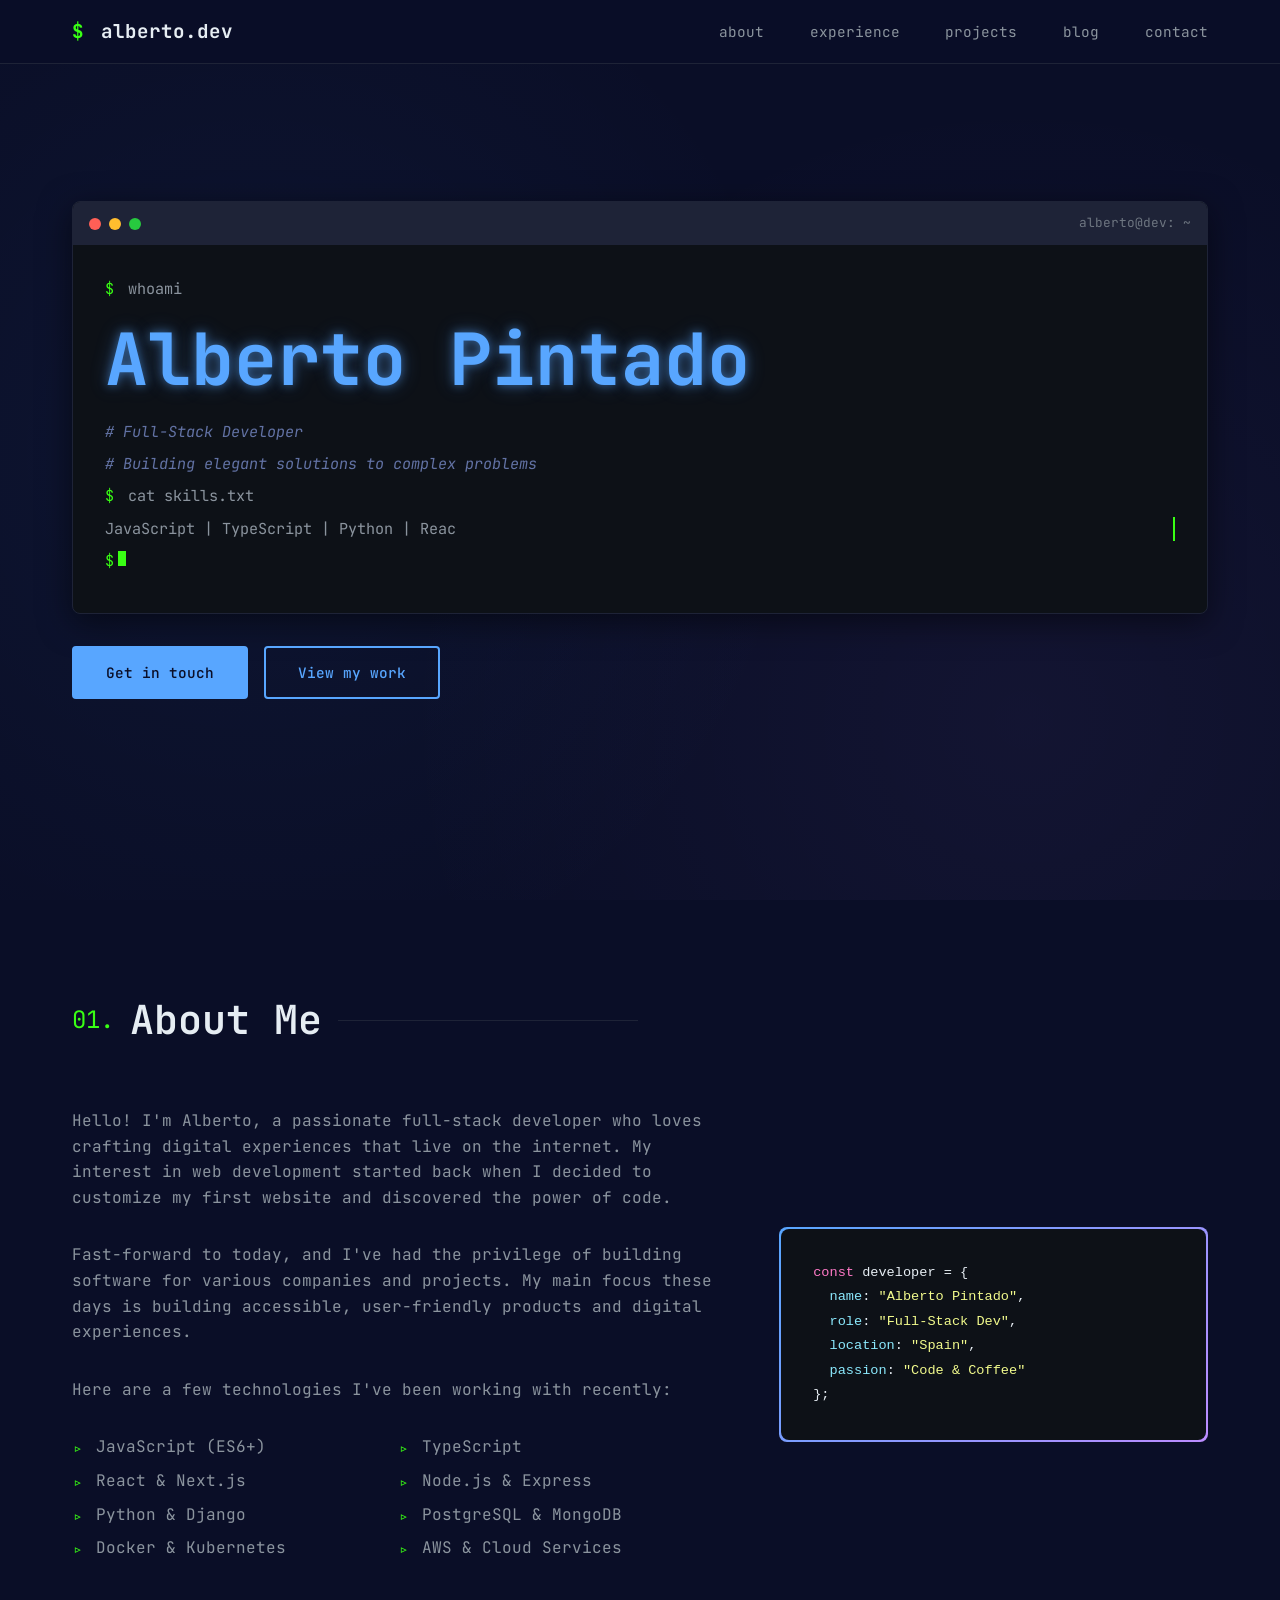
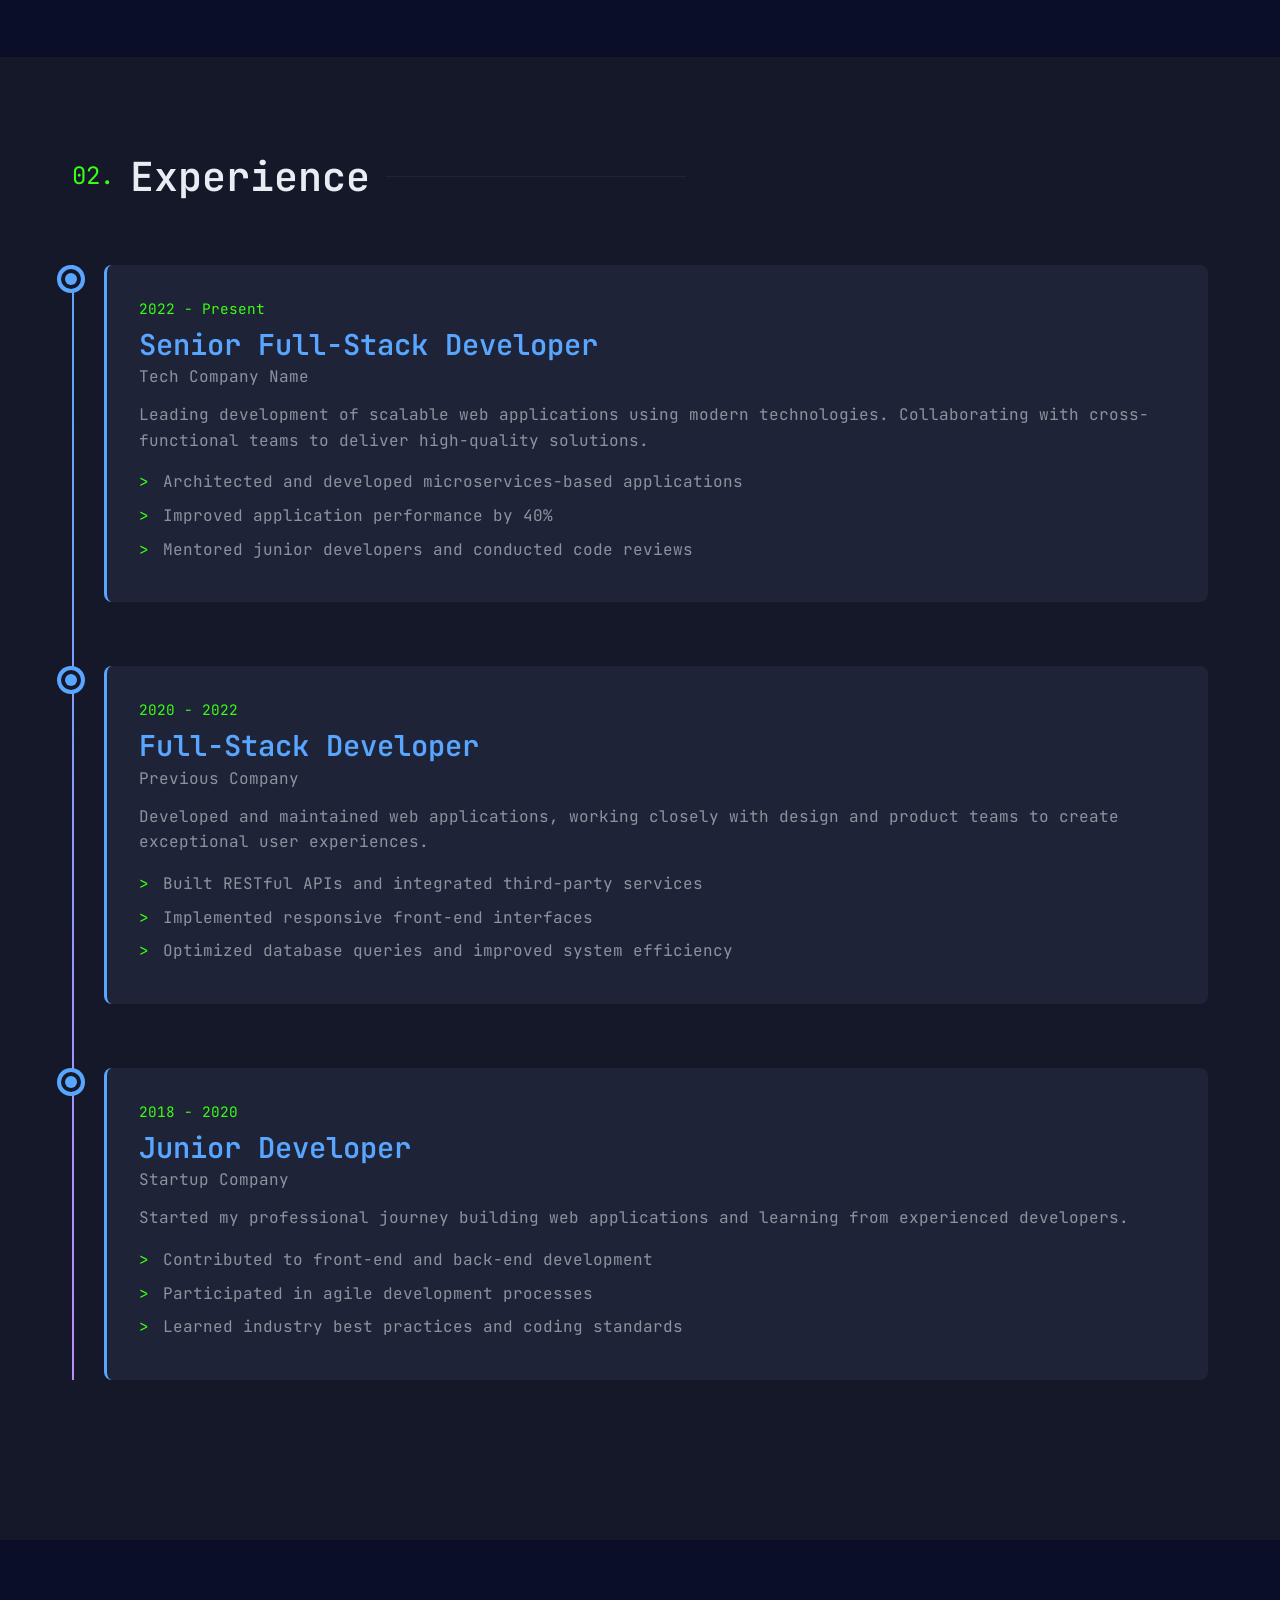
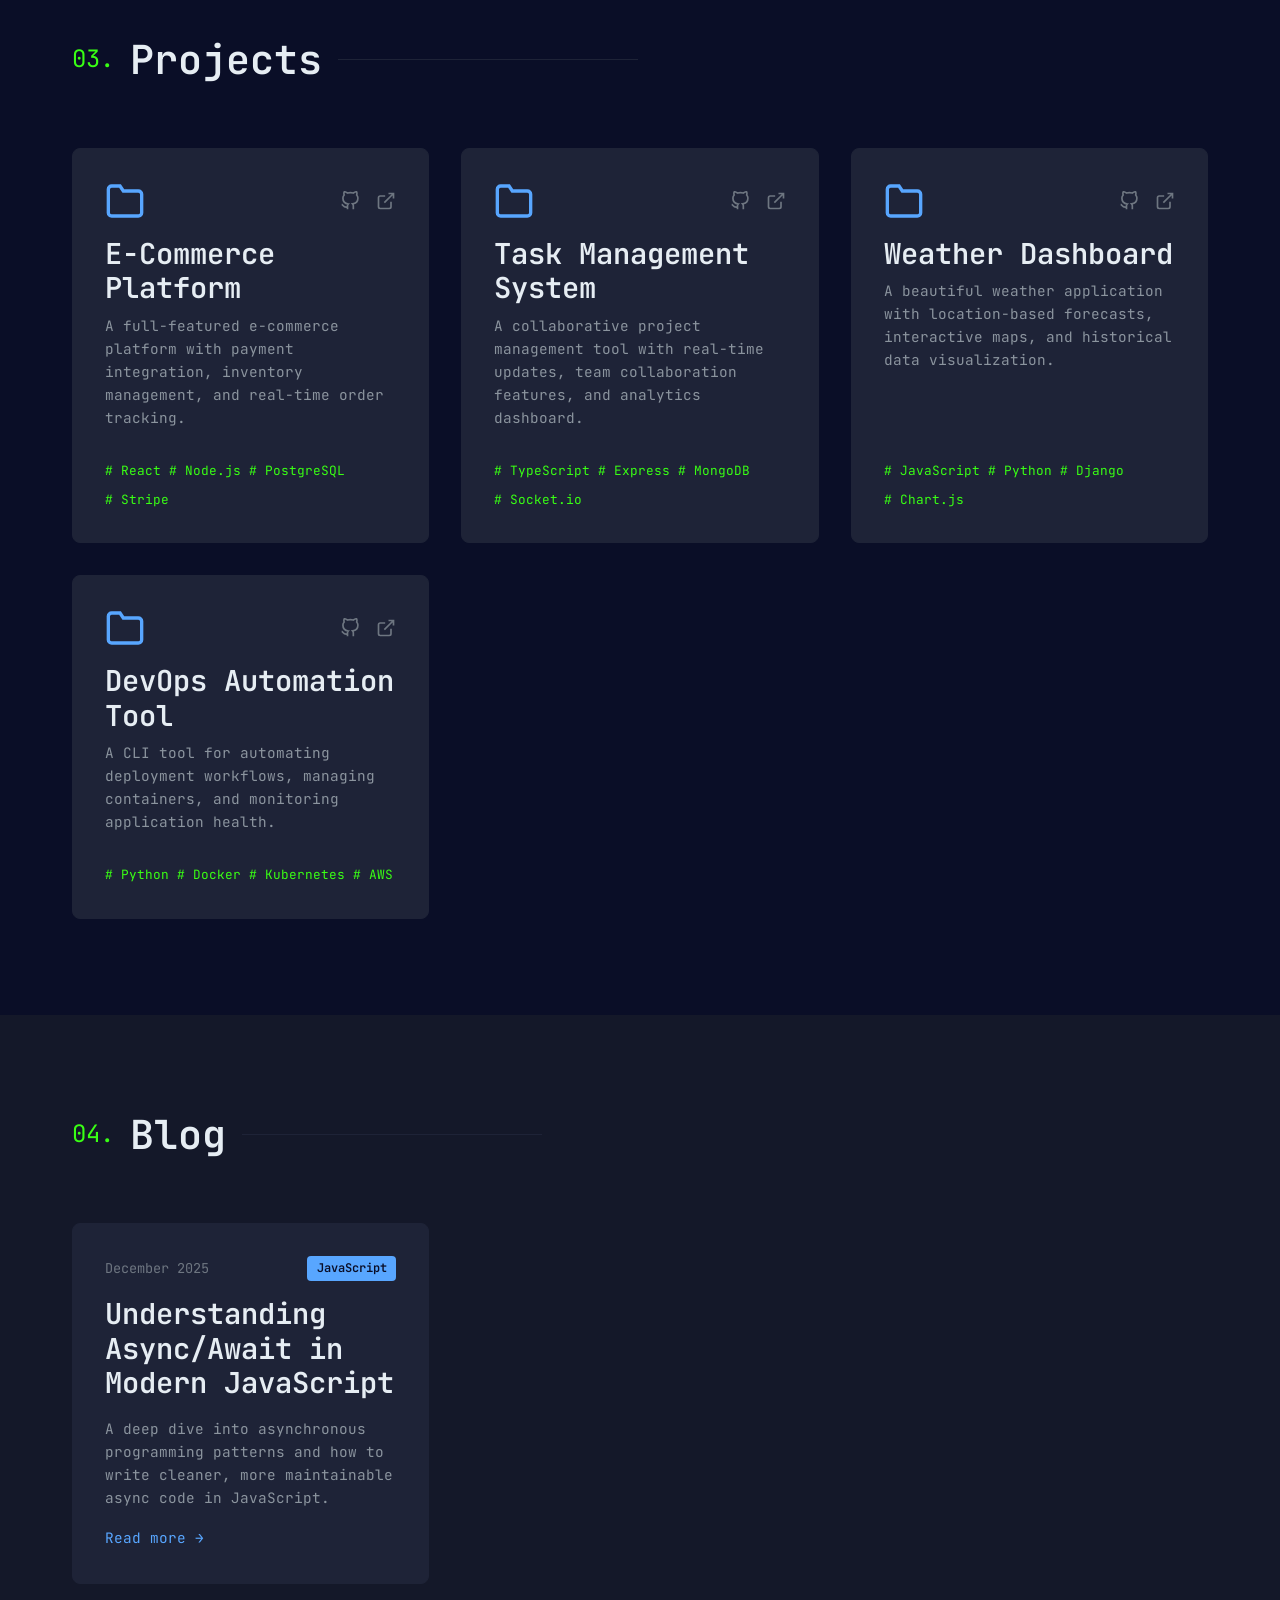
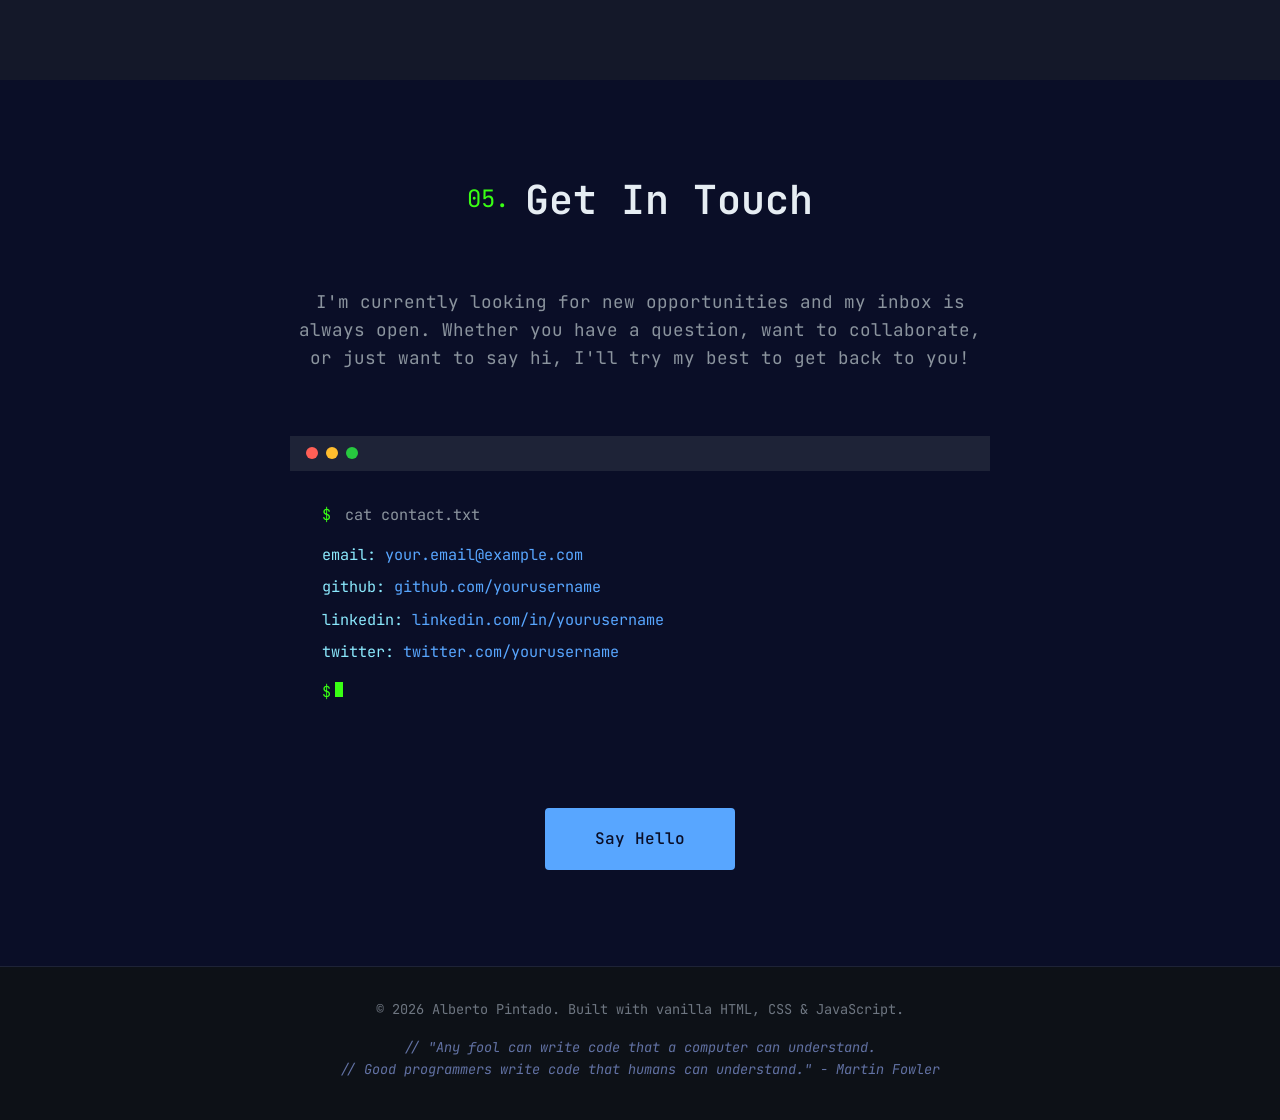
==== commit 4c543a1c: "Add complete blog system with JSON-based post management - Created blog directory structure with pos" ====
--- a/index.html
+++ b/index.html
@@ -303,36 +303,11 @@
                 <span class="section-number">04.</span> Blog
                 <span class="section-line"></span>
             </h2>
-            <div class="blog-grid">
-                <article class="blog-card">
-                    <div class="blog-meta">
-                        <span class="blog-date">December 2025</span>
-                        <span class="blog-tag">JavaScript</span>
-                    </div>
-                    <h3 class="blog-title">Understanding Async/Await in Modern JavaScript</h3>
-                    <p class="blog-excerpt">A deep dive into asynchronous programming patterns and how to write cleaner, more maintainable async code in JavaScript.</p>
-                    <a href="#" class="blog-link">Read more →</a>
-                </article>
-
-                <article class="blog-card">
-                    <div class="blog-meta">
-                        <span class="blog-date">November 2025</span>
-                        <span class="blog-tag">DevOps</span>
-                    </div>
-                    <h3 class="blog-title">Containerization Best Practices with Docker</h3>
-                    <p class="blog-excerpt">Learn how to optimize your Docker containers for production environments, including multi-stage builds and security considerations.</p>
-                    <a href="#" class="blog-link">Read more →</a>
-                </article>
-
-                <article class="blog-card">
-                    <div class="blog-meta">
-                        <span class="blog-date">October 2025</span>
-                        <span class="blog-tag">Architecture</span>
-                    </div>
-                    <h3 class="blog-title">Microservices vs Monoliths: Making the Right Choice</h3>
-                    <p class="blog-excerpt">Exploring the trade-offs between microservices and monolithic architectures, and when to choose each approach.</p>
-                    <a href="#" class="blog-link">Read more →</a>
-                </article>
+            <div class="blog-grid" id="blog-posts-container">
+                <!-- Blog posts will be loaded dynamically from blog/posts.json -->
+                <div class="loading-message" style="grid-column: 1 / -1; text-align: center; color: var(--text-secondary);">
+                    Loading posts...
+                </div>
             </div>
         </div>
     </section>
--- a/styles.css
+++ b/styles.css
@@ -73,6 +73,7 @@
     color: var(--text-primary);
     line-height: 1.6;
     overflow-x: hidden;
+    width: 100%;
 }
 
 /* ===================================
@@ -116,6 +117,7 @@
    =================================== */
 .container {
     max-width: 1200px;
+    width: 100%;
     margin: 0 auto;
     padding: 0 var(--spacing-md);
 }
@@ -226,6 +228,8 @@
 .hero-content {
     position: relative;
     z-index: 1;
+    width: 100%;
+    max-width: 100%;
 }
 
 .terminal-window {
@@ -235,6 +239,7 @@
     margin-bottom: var(--spacing-md);
     border: 1px solid var(--bg-tertiary);
     overflow: hidden;
+    max-width: 100%;
 }
 
 .terminal-header {
@@ -272,6 +277,8 @@
 .terminal-body {
     padding: var(--spacing-md);
     font-size: 0.95rem;
+    word-wrap: break-word;
+    overflow-wrap: break-word;
 }
 
 .terminal-body p {
@@ -847,6 +854,27 @@
         transform: rotate(-45deg) translate(7px, -6px);
     }
 
+    /* Fix hero section overflow on mobile */
+    .terminal-body {
+        padding: var(--spacing-sm);
+        font-size: 0.85rem;
+    }
+
+    .typing-animation {
+        white-space: normal;
+        border-right: none;
+        animation: none;
+    }
+
+    .terminal-title {
+        display: none;
+    }
+
+    .glitch {
+        font-size: clamp(2rem, 8vw, 2.5rem);
+        word-break: break-word;
+    }
+
     .about-content {
         grid-template-columns: 1fr;
     }
@@ -874,9 +902,8 @@
 }
 
 @media (max-width: 480px) {
-    .terminal-body {
-        padding: var(--spacing-sm);
-        font-size: 0.85rem;
+    .container {
+        padding: 0 var(--spacing-sm);
     }
 
     .section-title {
@@ -885,6 +912,10 @@
 
     .section-number {
         font-size: 1.2rem;
+    }
+
+    .hero {
+        padding: var(--spacing-lg) 0;
     }
 }
 
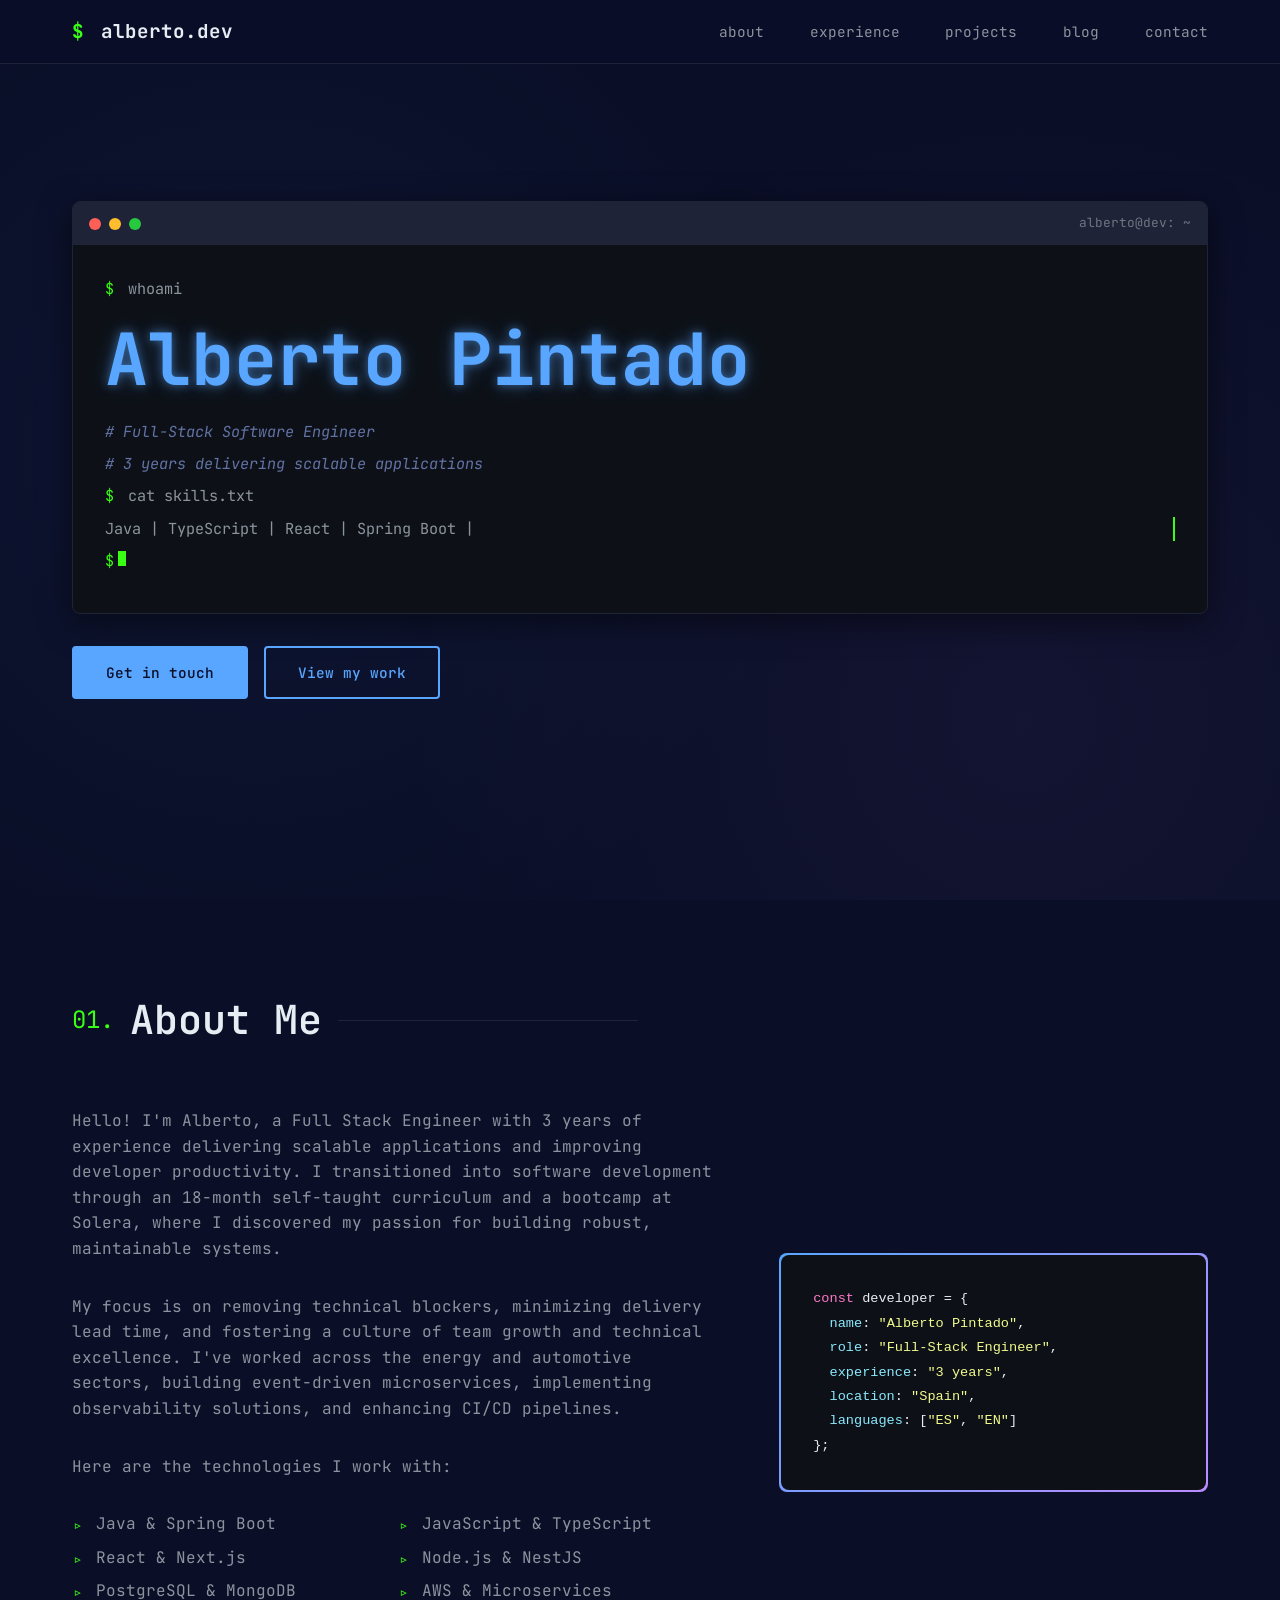
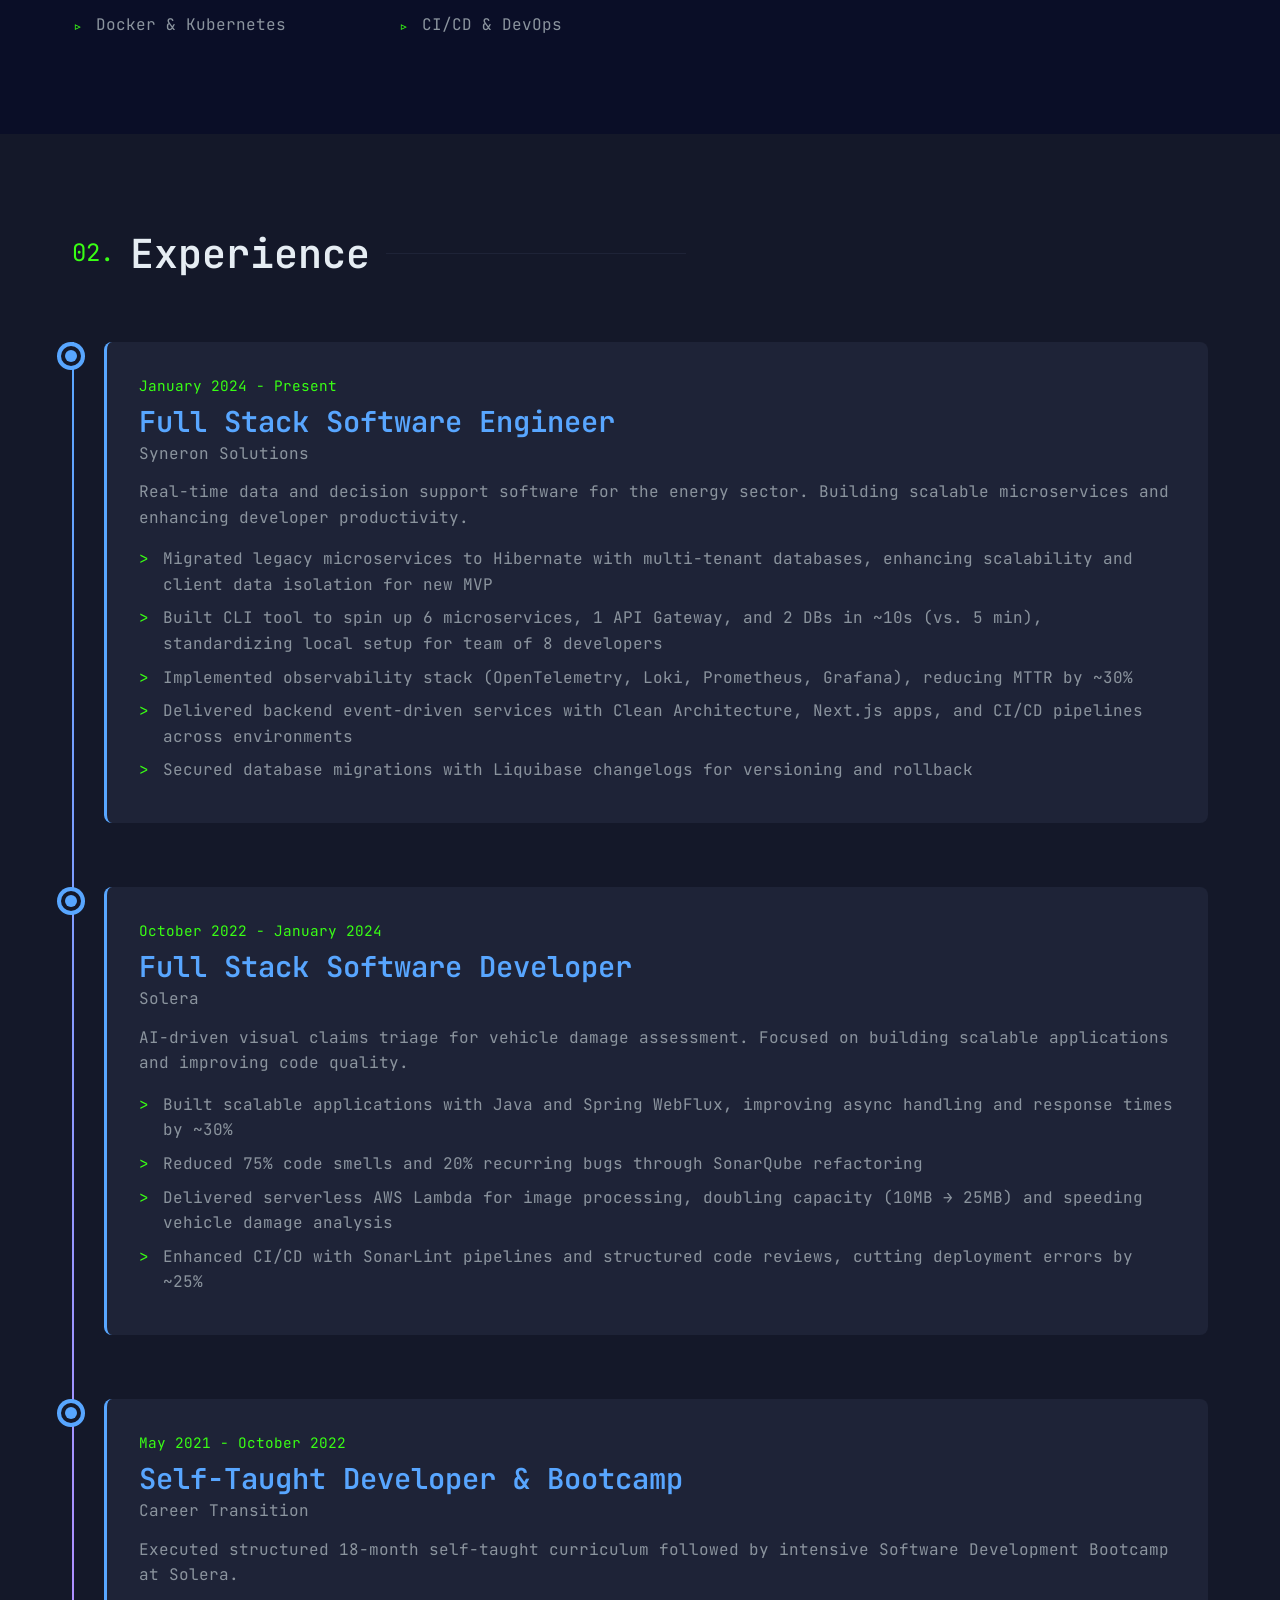
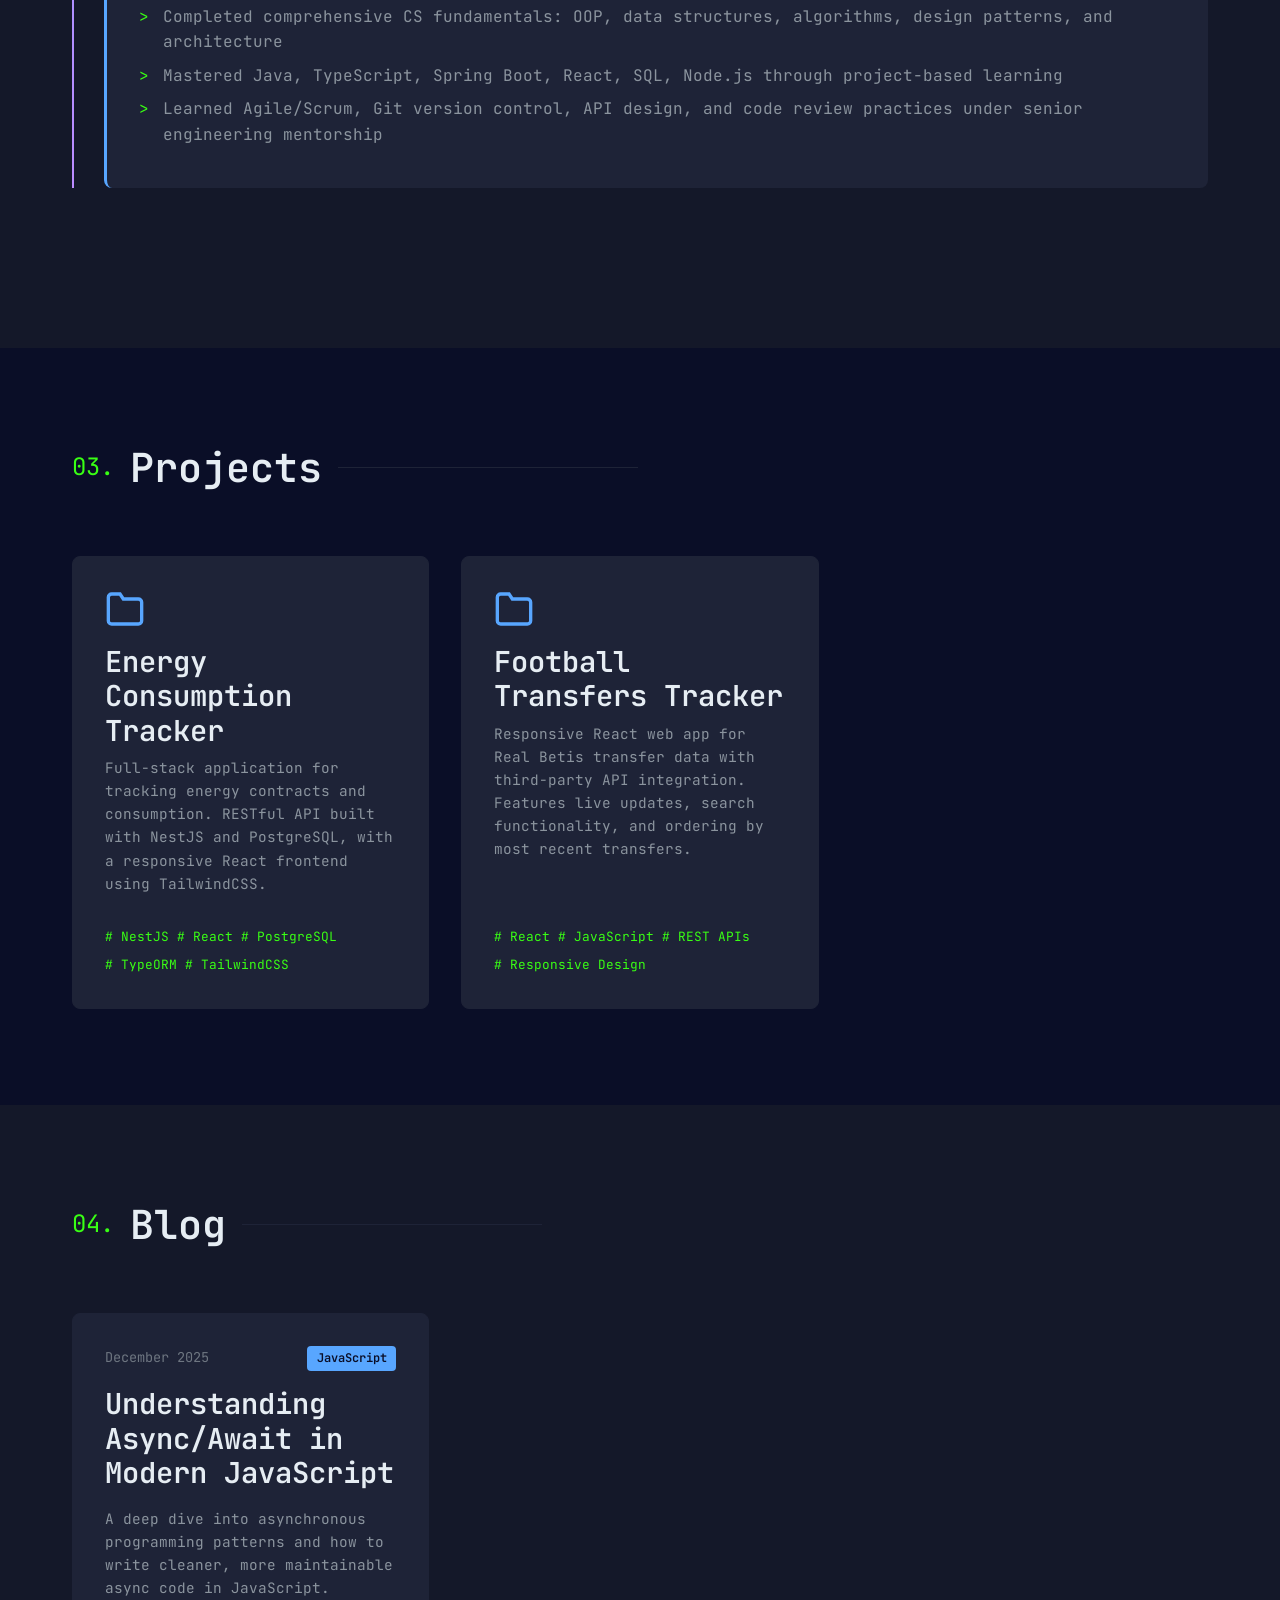
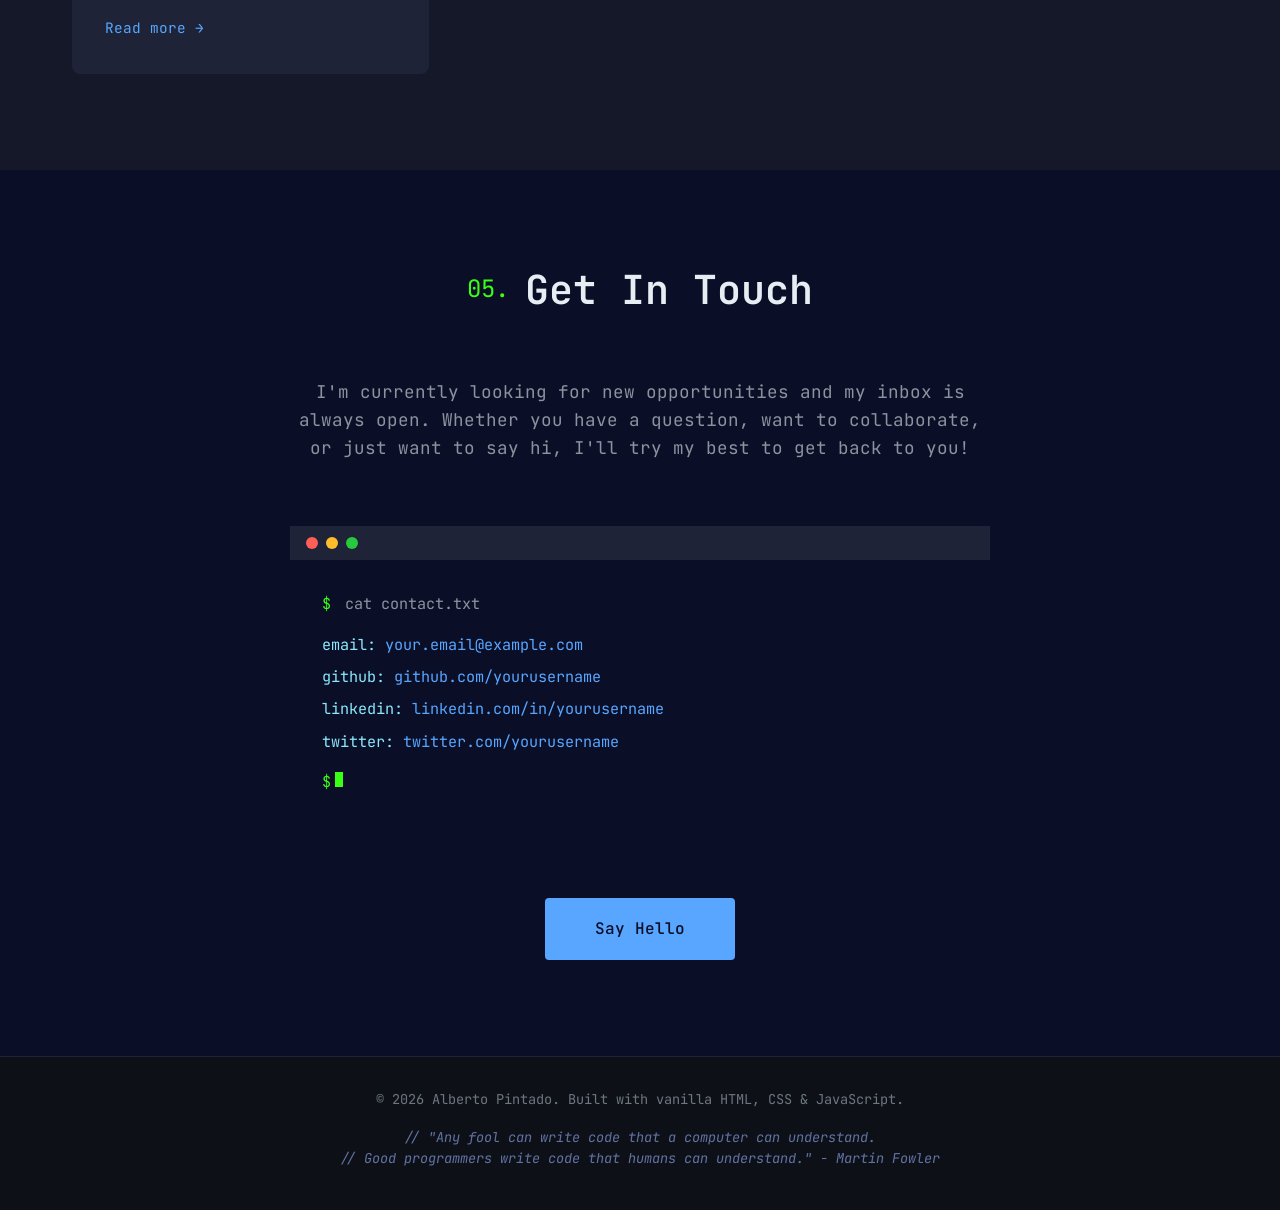
==== commit 3faae2c4: "Update portfolio content with actual professional experience Hero Section: - Updated title to "Full-" ====
--- a/index.html
+++ b/index.html
@@ -50,10 +50,10 @@
                     <div class="terminal-body">
                         <p><span class="terminal-prompt">$</span> whoami</p>
                         <h1 class="glitch" data-text="Alberto Pintado">Alberto Pintado</h1>
-                        <p class="terminal-output"><span class="comment"># Full-Stack Developer</span></p>
-                        <p class="terminal-output"><span class="comment"># Building elegant solutions to complex problems</span></p>
+                        <p class="terminal-output"><span class="comment"># Full-Stack Software Engineer</span></p>
+                        <p class="terminal-output"><span class="comment"># 3 years delivering scalable applications</span></p>
                         <p><span class="terminal-prompt">$</span> cat skills.txt</p>
-                        <p class="terminal-output typing-animation">JavaScript | TypeScript | Python | React | Node.js | Docker | AWS</p>
+                        <p class="terminal-output typing-animation">Java | TypeScript | React | Spring Boot | AWS | Kubernetes | Docker</p>
                         <p><span class="terminal-prompt blinking-cursor">$</span></p>
                     </div>
                 </div>
@@ -74,21 +74,21 @@
             </h2>
             <div class="about-content">
                 <div class="about-text">
-                    <p>Hello! I'm Alberto, a passionate full-stack developer who loves crafting digital experiences that live on the internet. My interest in web development started back when I decided to customize my first website and discovered the power of code.</p>
-
-                    <p>Fast-forward to today, and I've had the privilege of building software for various companies and projects. My main focus these days is building accessible, user-friendly products and digital experiences.</p>
-
-                    <p>Here are a few technologies I've been working with recently:</p>
+                    <p>Hello! I'm Alberto, a Full Stack Engineer with 3 years of experience delivering scalable applications and improving developer productivity. I transitioned into software development through an 18-month self-taught curriculum and a bootcamp at Solera, where I discovered my passion for building robust, maintainable systems.</p>
+
+                    <p>My focus is on removing technical blockers, minimizing delivery lead time, and fostering a culture of team growth and technical excellence. I've worked across the energy and automotive sectors, building event-driven microservices, implementing observability solutions, and enhancing CI/CD pipelines.</p>
+
+                    <p>Here are the technologies I work with:</p>
 
                     <ul class="skills-list">
-                        <li>JavaScript (ES6+)</li>
-                        <li>TypeScript</li>
+                        <li>Java & Spring Boot</li>
+                        <li>JavaScript & TypeScript</li>
                         <li>React & Next.js</li>
-                        <li>Node.js & Express</li>
-                        <li>Python & Django</li>
+                        <li>Node.js & NestJS</li>
                         <li>PostgreSQL & MongoDB</li>
+                        <li>AWS & Microservices</li>
                         <li>Docker & Kubernetes</li>
-                        <li>AWS & Cloud Services</li>
+                        <li>CI/CD & DevOps</li>
                     </ul>
                 </div>
                 <div class="about-image">
@@ -96,9 +96,10 @@
                         <div class="code-overlay">
                             <pre><code><span class="keyword">const</span> developer = {
   <span class="property">name</span>: <span class="string">"Alberto Pintado"</span>,
-  <span class="property">role</span>: <span class="string">"Full-Stack Dev"</span>,
+  <span class="property">role</span>: <span class="string">"Full-Stack Engineer"</span>,
+  <span class="property">experience</span>: <span class="string">"3 years"</span>,
   <span class="property">location</span>: <span class="string">"Spain"</span>,
-  <span class="property">passion</span>: <span class="string">"Code & Coffee"</span>
+  <span class="property">languages</span>: [<span class="string">"ES"</span>, <span class="string">"EN"</span>]
 };</code></pre>
                         </div>
                     </div>
@@ -119,14 +120,16 @@
                     <div class="timeline-item">
                         <div class="timeline-marker"></div>
                         <div class="timeline-content">
-                            <div class="timeline-date">2022 - Present</div>
-                            <h3>Senior Full-Stack Developer</h3>
-                            <h4>Tech Company Name</h4>
-                            <p>Leading development of scalable web applications using modern technologies. Collaborating with cross-functional teams to deliver high-quality solutions.</p>
+                            <div class="timeline-date">January 2024 - Present</div>
+                            <h3>Full Stack Software Engineer</h3>
+                            <h4>Syneron Solutions</h4>
+                            <p>Real-time data and decision support software for the energy sector. Building scalable microservices and enhancing developer productivity.</p>
                             <ul class="experience-highlights">
-                                <li>Architected and developed microservices-based applications</li>
-                                <li>Improved application performance by 40%</li>
-                                <li>Mentored junior developers and conducted code reviews</li>
+                                <li>Migrated legacy microservices to Hibernate with multi-tenant databases, enhancing scalability and client data isolation for new MVP</li>
+                                <li>Built CLI tool to spin up 6 microservices, 1 API Gateway, and 2 DBs in ~10s (vs. 5 min), standardizing local setup for team of 8 developers</li>
+                                <li>Implemented observability stack (OpenTelemetry, Loki, Prometheus, Grafana), reducing MTTR by ~30%</li>
+                                <li>Delivered backend event-driven services with Clean Architecture, Next.js apps, and CI/CD pipelines across environments</li>
+                                <li>Secured database migrations with Liquibase changelogs for versioning and rollback</li>
                             </ul>
                         </div>
                     </div>
@@ -134,14 +137,15 @@
                     <div class="timeline-item">
                         <div class="timeline-marker"></div>
                         <div class="timeline-content">
-                            <div class="timeline-date">2020 - 2022</div>
-                            <h3>Full-Stack Developer</h3>
-                            <h4>Previous Company</h4>
-                            <p>Developed and maintained web applications, working closely with design and product teams to create exceptional user experiences.</p>
+                            <div class="timeline-date">October 2022 - January 2024</div>
+                            <h3>Full Stack Software Developer</h3>
+                            <h4>Solera</h4>
+                            <p>AI-driven visual claims triage for vehicle damage assessment. Focused on building scalable applications and improving code quality.</p>
                             <ul class="experience-highlights">
-                                <li>Built RESTful APIs and integrated third-party services</li>
-                                <li>Implemented responsive front-end interfaces</li>
-                                <li>Optimized database queries and improved system efficiency</li>
+                                <li>Built scalable applications with Java and Spring WebFlux, improving async handling and response times by ~30%</li>
+                                <li>Reduced 75% code smells and 20% recurring bugs through SonarQube refactoring</li>
+                                <li>Delivered serverless AWS Lambda for image processing, doubling capacity (10MB → 25MB) and speeding vehicle damage analysis</li>
+                                <li>Enhanced CI/CD with SonarLint pipelines and structured code reviews, cutting deployment errors by ~25%</li>
                             </ul>
                         </div>
                     </div>
@@ -149,14 +153,14 @@
                     <div class="timeline-item">
                         <div class="timeline-marker"></div>
                         <div class="timeline-content">
-                            <div class="timeline-date">2018 - 2020</div>
-                            <h3>Junior Developer</h3>
-                            <h4>Startup Company</h4>
-                            <p>Started my professional journey building web applications and learning from experienced developers.</p>
+                            <div class="timeline-date">May 2021 - October 2022</div>
+                            <h3>Self-Taught Developer & Bootcamp</h3>
+                            <h4>Career Transition</h4>
+                            <p>Executed structured 18-month self-taught curriculum followed by intensive Software Development Bootcamp at Solera.</p>
                             <ul class="experience-highlights">
-                                <li>Contributed to front-end and back-end development</li>
-                                <li>Participated in agile development processes</li>
-                                <li>Learned industry best practices and coding standards</li>
+                                <li>Completed comprehensive CS fundamentals: OOP, data structures, algorithms, design patterns, and architecture</li>
+                                <li>Mastered Java, TypeScript, Spring Boot, React, SQL, Node.js through project-based learning</li>
+                                <li>Learned Agile/Scrum, Git version control, API design, and code review practices under senior engineering mentorship</li>
                             </ul>
                         </div>
                     </div>
@@ -181,25 +185,26 @@
                             </svg>
                         </div>
                         <div class="project-links">
-                            <a href="#" aria-label="GitHub" class="project-link">
+                            <a href="https://github.com/albpintado/energy-consumption-tracker" target="_blank" rel="noopener noreferrer" aria-label="GitHub Backend">
                                 <svg viewBox="0 0 24 24" fill="none" stroke="currentColor" stroke-width="2">
                                     <path d="M9 19c-5 1.5-5-2.5-7-3m14 6v-3.87a3.37 3.37 0 0 0-.94-2.61c3.14-.35 6.44-1.54 6.44-7A5.44 5.44 0 0 0 20 4.77 5.07 5.07 0 0 0 19.91 1S18.73.65 16 2.48a13.38 13.38 0 0 0-7 0C6.27.65 5.09 1 5.09 1A5.07 5.07 0 0 0 5 4.77a5.44 5.44 0 0 0-1.5 3.78c0 5.42 3.3 6.61 6.44 7A3.37 3.37 0 0 0 9 18.13V22"></path>
                                 </svg>
                             </a>
-                            <a href="#" aria-label="External link" class="project-link">
+                            <a href="https://energy-consumption-tracker-app.vercel.app" target="_blank" rel="noopener noreferrer" aria-label="Live Demo">
                                 <svg viewBox="0 0 24 24" fill="none" stroke="currentColor" stroke-width="2">
                                     <path d="M18 13v6a2 2 0 0 1-2 2H5a2 2 0 0 1-2-2V8a2 2 0 0 1 2-2h6M15 3h6v6M10 14L21 3"></path>
                                 </svg>
                             </a>
                         </div>
                     </div>
-                    <h3 class="project-title">E-Commerce Platform</h3>
-                    <p class="project-description">A full-featured e-commerce platform with payment integration, inventory management, and real-time order tracking.</p>
+                    <h3 class="project-title">Energy Consumption Tracker</h3>
+                    <p class="project-description">Full-stack application for tracking energy contracts and consumption. RESTful API built with NestJS and PostgreSQL, with a responsive React frontend using TailwindCSS.</p>
                     <ul class="project-tech">
+                        <li>NestJS</li>
                         <li>React</li>
-                        <li>Node.js</li>
                         <li>PostgreSQL</li>
-                        <li>Stripe</li>
+                        <li>TypeORM</li>
+                        <li>TailwindCSS</li>
                     </ul>
                 </article>
 
@@ -211,85 +216,25 @@
                             </svg>
                         </div>
                         <div class="project-links">
-                            <a href="#" aria-label="GitHub" class="project-link">
+                            <a href="https://github.com/albpintado/footmarket" target="_blank" rel="noopener noreferrer" aria-label="GitHub">
                                 <svg viewBox="0 0 24 24" fill="none" stroke="currentColor" stroke-width="2">
                                     <path d="M9 19c-5 1.5-5-2.5-7-3m14 6v-3.87a3.37 3.37 0 0 0-.94-2.61c3.14-.35 6.44-1.54 6.44-7A5.44 5.44 0 0 0 20 4.77 5.07 5.07 0 0 0 19.91 1S18.73.65 16 2.48a13.38 13.38 0 0 0-7 0C6.27.65 5.09 1 5.09 1A5.07 5.07 0 0 0 5 4.77a5.44 5.44 0 0 0-1.5 3.78c0 5.42 3.3 6.61 6.44 7A3.37 3.37 0 0 0 9 18.13V22"></path>
                                 </svg>
                             </a>
-                            <a href="#" aria-label="External link" class="project-link">
+                            <a href="https://transfootball.vercel.app" target="_blank" rel="noopener noreferrer" aria-label="Live Demo">
                                 <svg viewBox="0 0 24 24" fill="none" stroke="currentColor" stroke-width="2">
                                     <path d="M18 13v6a2 2 0 0 1-2 2H5a2 2 0 0 1-2-2V8a2 2 0 0 1 2-2h6M15 3h6v6M10 14L21 3"></path>
                                 </svg>
                             </a>
                         </div>
                     </div>
-                    <h3 class="project-title">Task Management System</h3>
-                    <p class="project-description">A collaborative project management tool with real-time updates, team collaboration features, and analytics dashboard.</p>
+                    <h3 class="project-title">Football Transfers Tracker</h3>
+                    <p class="project-description">Responsive React web app for Real Betis transfer data with third-party API integration. Features live updates, search functionality, and ordering by most recent transfers.</p>
                     <ul class="project-tech">
-                        <li>TypeScript</li>
-                        <li>Express</li>
-                        <li>MongoDB</li>
-                        <li>Socket.io</li>
-                    </ul>
-                </article>
-
-                <article class="project-card">
-                    <div class="project-header">
-                        <div class="folder-icon">
-                            <svg viewBox="0 0 24 24" fill="none" stroke="currentColor" stroke-width="2">
-                                <path d="M22 19a2 2 0 0 1-2 2H4a2 2 0 0 1-2-2V5a2 2 0 0 1 2-2h5l2 3h9a2 2 0 0 1 2 2z"></path>
-                            </svg>
-                        </div>
-                        <div class="project-links">
-                            <a href="#" aria-label="GitHub" class="project-link">
-                                <svg viewBox="0 0 24 24" fill="none" stroke="currentColor" stroke-width="2">
-                                    <path d="M9 19c-5 1.5-5-2.5-7-3m14 6v-3.87a3.37 3.37 0 0 0-.94-2.61c3.14-.35 6.44-1.54 6.44-7A5.44 5.44 0 0 0 20 4.77 5.07 5.07 0 0 0 19.91 1S18.73.65 16 2.48a13.38 13.38 0 0 0-7 0C6.27.65 5.09 1 5.09 1A5.07 5.07 0 0 0 5 4.77a5.44 5.44 0 0 0-1.5 3.78c0 5.42 3.3 6.61 6.44 7A3.37 3.37 0 0 0 9 18.13V22"></path>
-                                </svg>
-                            </a>
-                            <a href="#" aria-label="External link" class="project-link">
-                                <svg viewBox="0 0 24 24" fill="none" stroke="currentColor" stroke-width="2">
-                                    <path d="M18 13v6a2 2 0 0 1-2 2H5a2 2 0 0 1-2-2V8a2 2 0 0 1 2-2h6M15 3h6v6M10 14L21 3"></path>
-                                </svg>
-                            </a>
-                        </div>
-                    </div>
-                    <h3 class="project-title">Weather Dashboard</h3>
-                    <p class="project-description">A beautiful weather application with location-based forecasts, interactive maps, and historical data visualization.</p>
-                    <ul class="project-tech">
+                        <li>React</li>
                         <li>JavaScript</li>
-                        <li>Python</li>
-                        <li>Django</li>
-                        <li>Chart.js</li>
-                    </ul>
-                </article>
-
-                <article class="project-card">
-                    <div class="project-header">
-                        <div class="folder-icon">
-                            <svg viewBox="0 0 24 24" fill="none" stroke="currentColor" stroke-width="2">
-                                <path d="M22 19a2 2 0 0 1-2 2H4a2 2 0 0 1-2-2V5a2 2 0 0 1 2-2h5l2 3h9a2 2 0 0 1 2 2z"></path>
-                            </svg>
-                        </div>
-                        <div class="project-links">
-                            <a href="#" aria-label="GitHub" class="project-link">
-                                <svg viewBox="0 0 24 24" fill="none" stroke="currentColor" stroke-width="2">
-                                    <path d="M9 19c-5 1.5-5-2.5-7-3m14 6v-3.87a3.37 3.37 0 0 0-.94-2.61c3.14-.35 6.44-1.54 6.44-7A5.44 5.44 0 0 0 20 4.77 5.07 5.07 0 0 0 19.91 1S18.73.65 16 2.48a13.38 13.38 0 0 0-7 0C6.27.65 5.09 1 5.09 1A5.07 5.07 0 0 0 5 4.77a5.44 5.44 0 0 0-1.5 3.78c0 5.42 3.3 6.61 6.44 7A3.37 3.37 0 0 0 9 18.13V22"></path>
-                                </svg>
-                            </a>
-                            <a href="#" aria-label="External link" class="project-link">
-                                <svg viewBox="0 0 24 24" fill="none" stroke="currentColor" stroke-width="2">
-                                    <path d="M18 13v6a2 2 0 0 1-2 2H5a2 2 0 0 1-2-2V8a2 2 0 0 1 2-2h6M15 3h6v6M10 14L21 3"></path>
-                                </svg>
-                            </a>
-                        </div>
-                    </div>
-                    <h3 class="project-title">DevOps Automation Tool</h3>
-                    <p class="project-description">A CLI tool for automating deployment workflows, managing containers, and monitoring application health.</p>
-                    <ul class="project-tech">
-                        <li>Python</li>
-                        <li>Docker</li>
-                        <li>Kubernetes</li>
-                        <li>AWS</li>
+                        <li>REST APIs</li>
+                        <li>Responsive Design</li>
                     </ul>
                 </article>
             </div>
